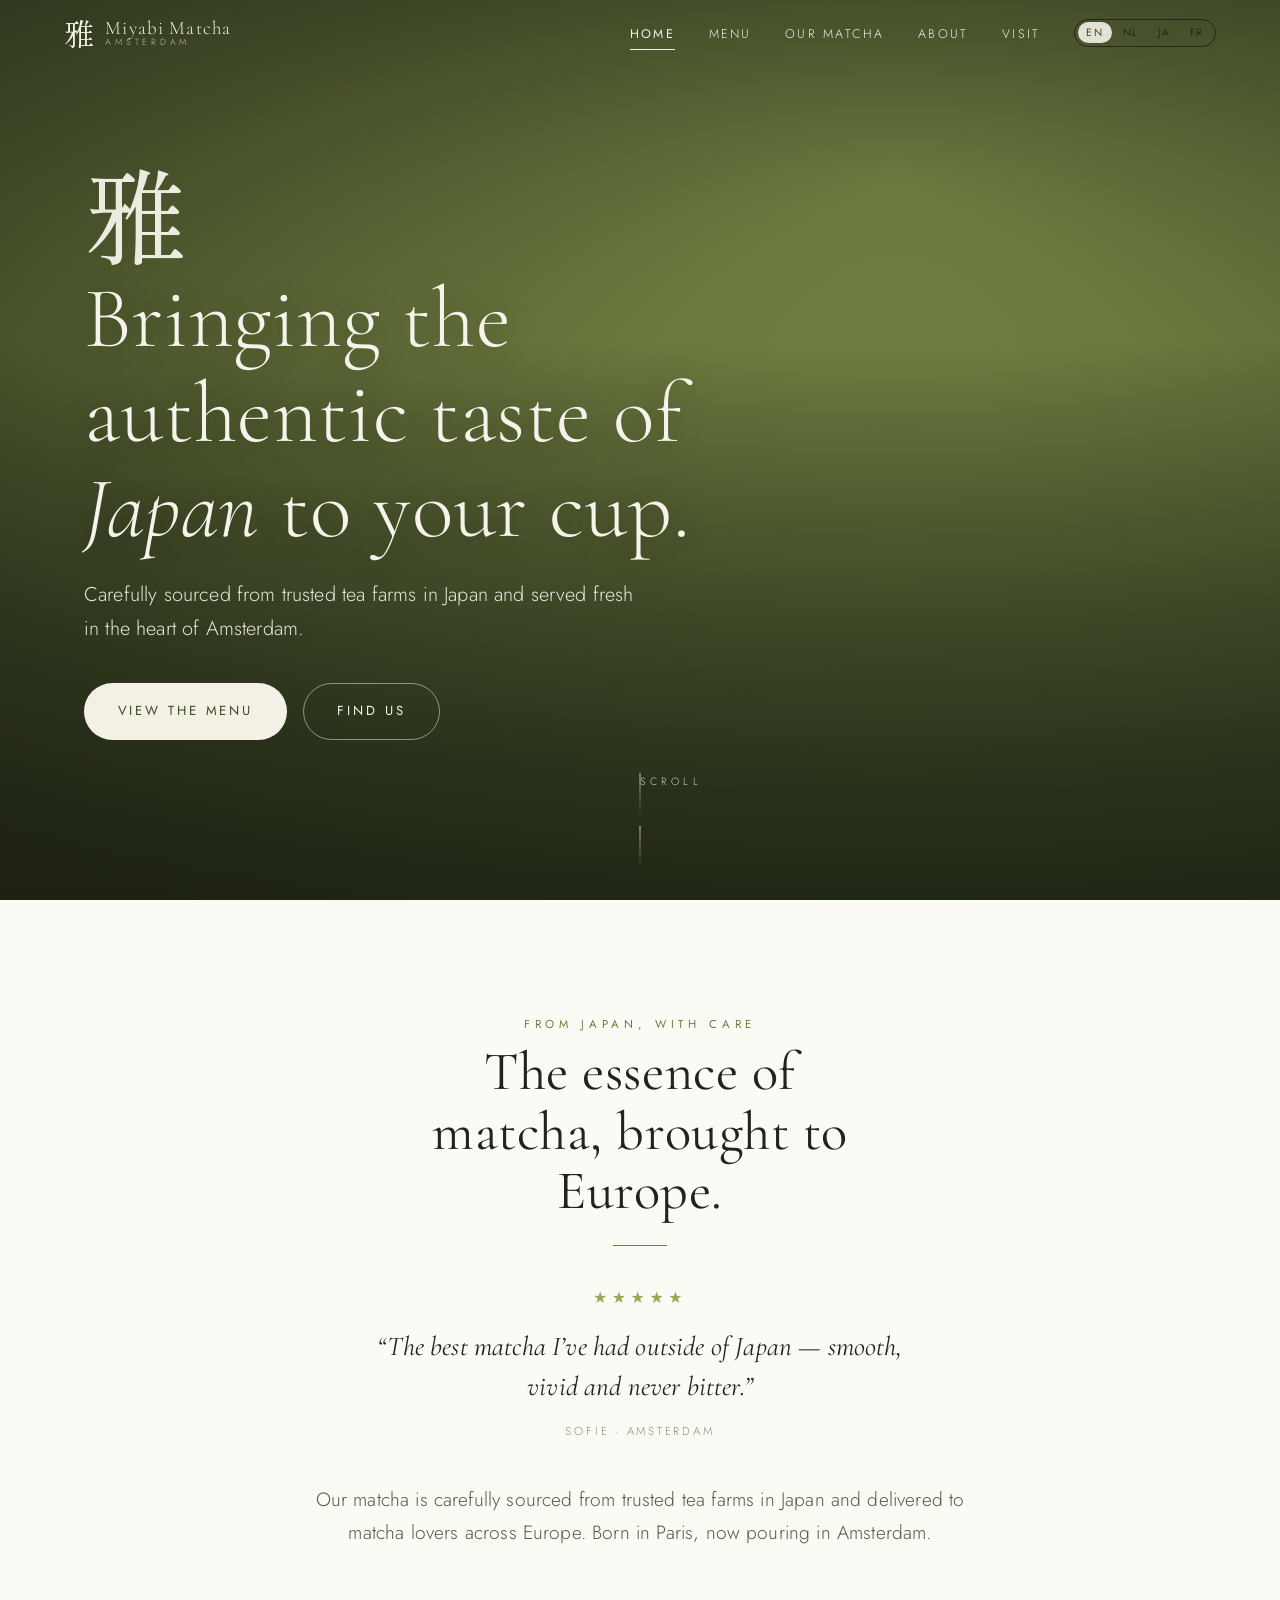
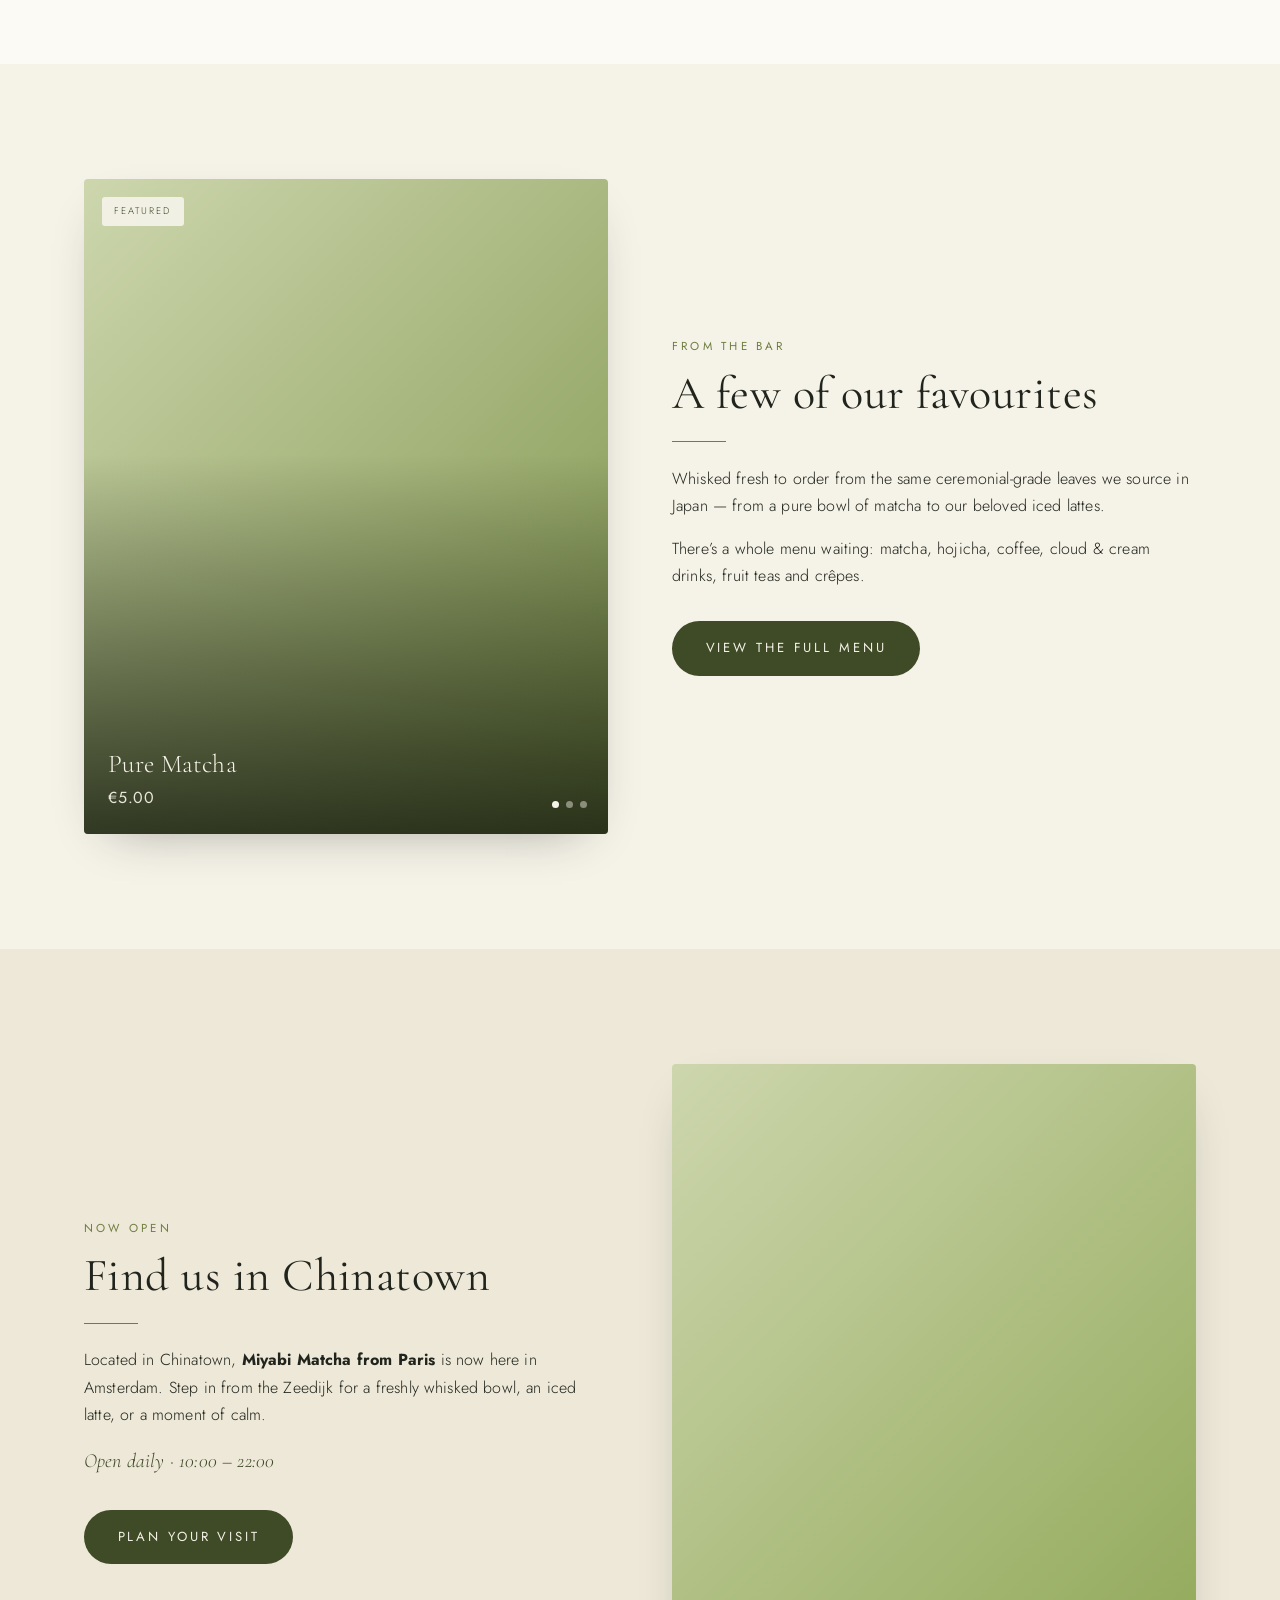
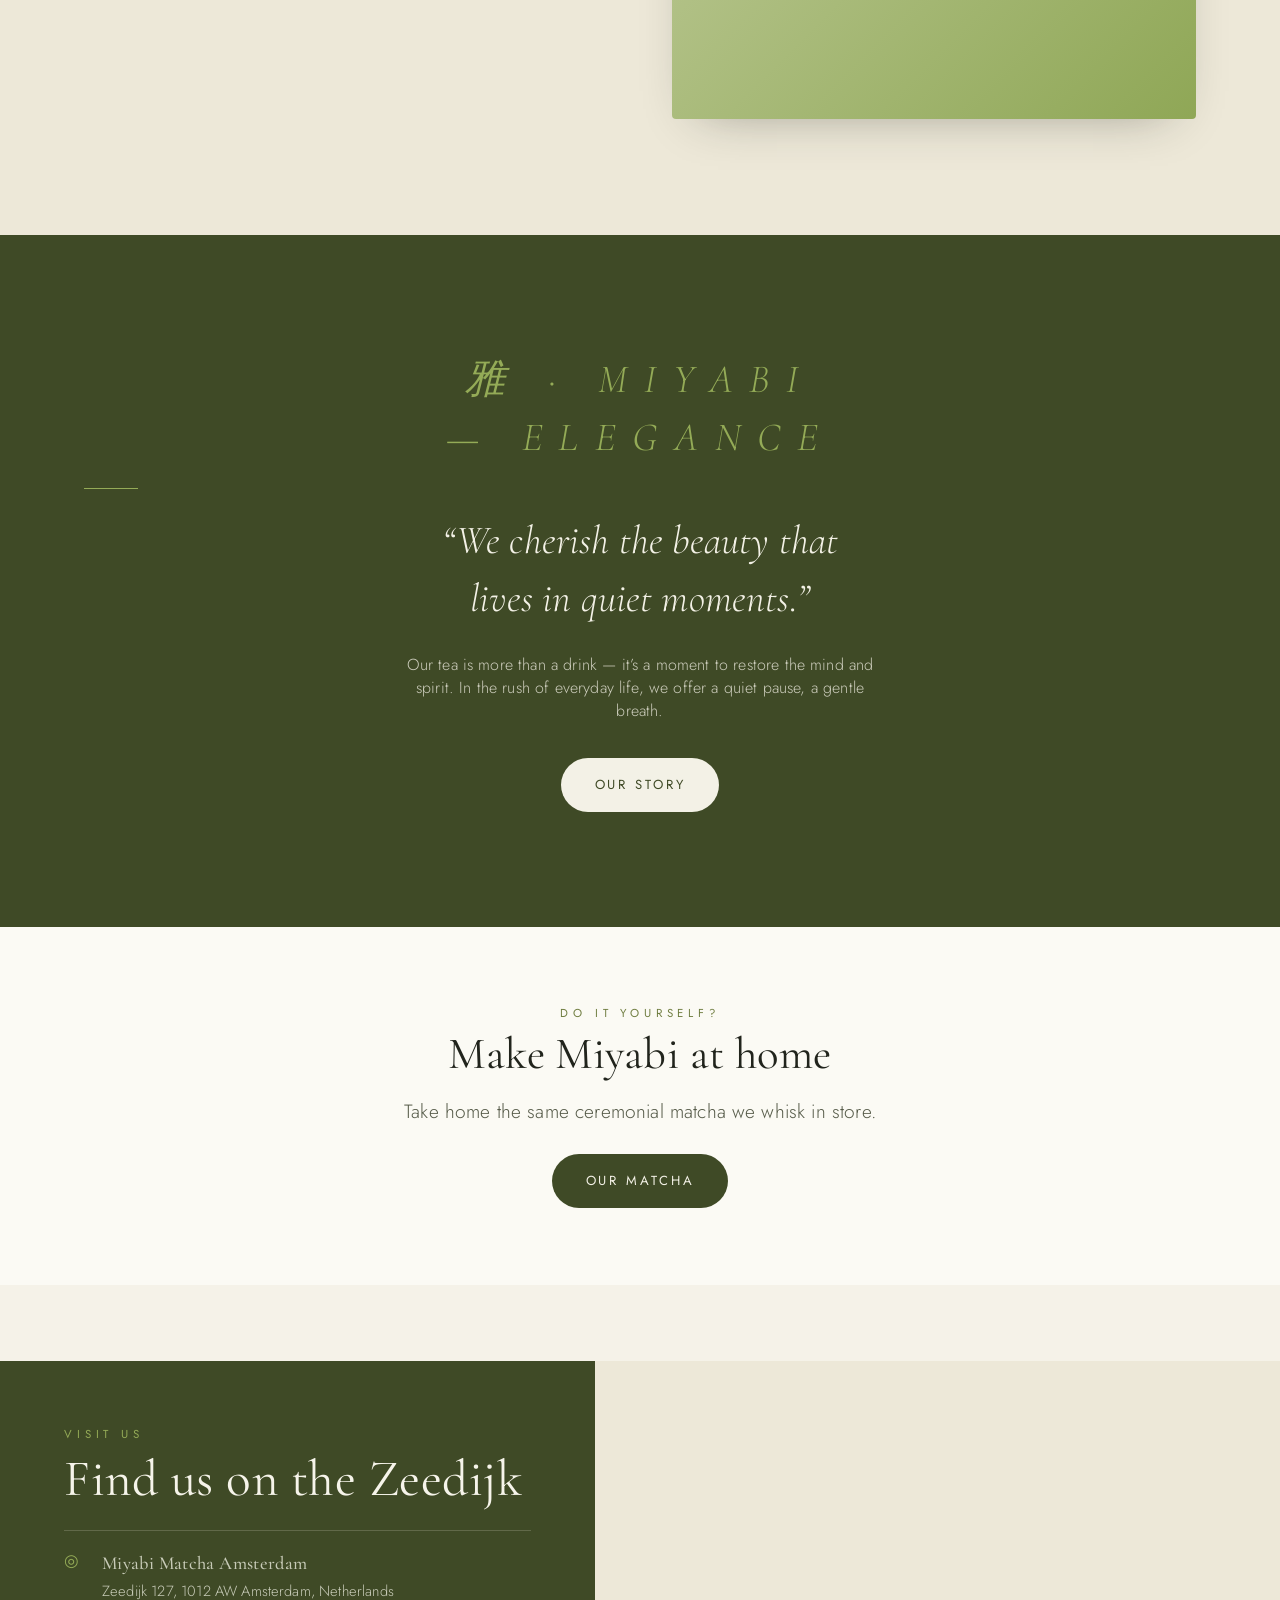
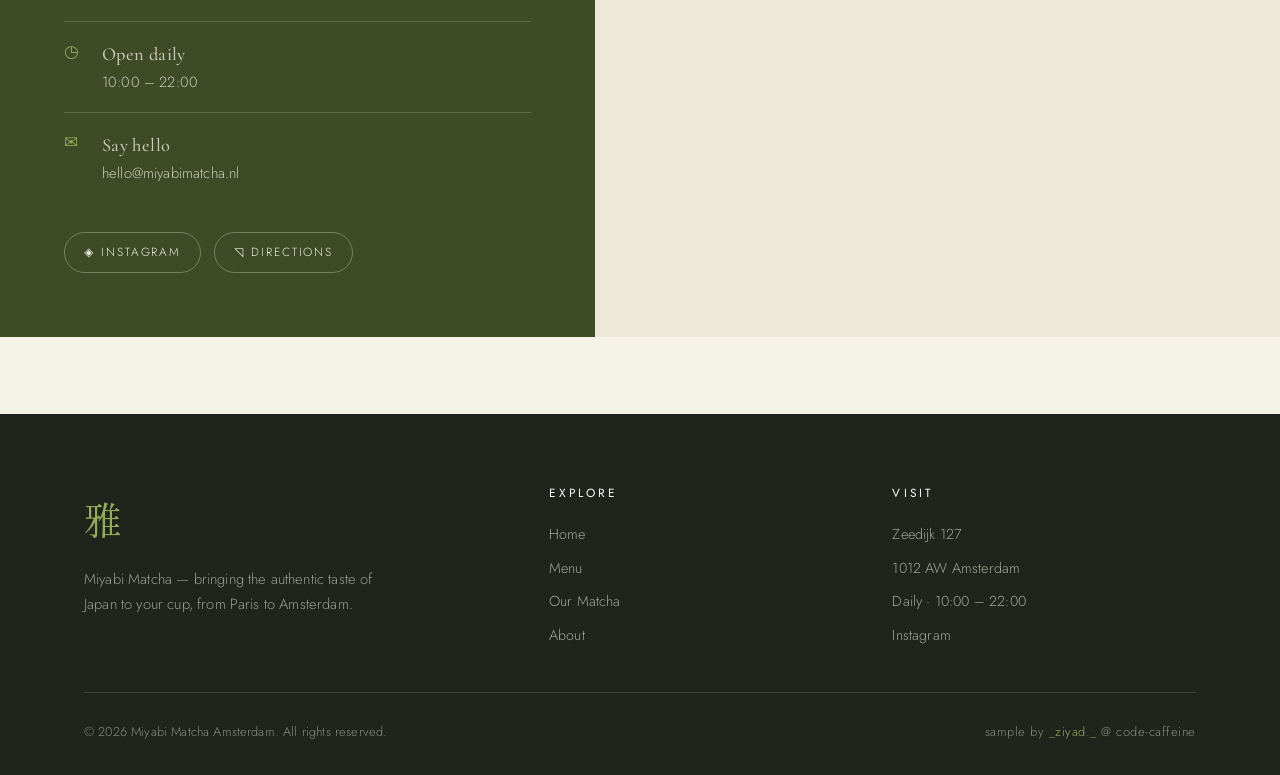
==== index.html @ 4ef043ff "Initial commit: Miyabi Matcha site with i18n + responsive nav - Multilingual EN/NL/JA/FR toggle (def" ====
<!DOCTYPE html>
<html lang="en">
<head>
  <meta charset="UTF-8" />
  <meta name="viewport" content="width=device-width, initial-scale=1.0" />
  <title>Miyabi Matcha — Amsterdam · Authentic Japanese Matcha</title>
  <meta name="description" content="Miyabi Matcha brings the authentic taste of Japan to your cup. Now open in Chinatown, Amsterdam — Zeedijk 127. Daily 10:00–22:00." />
  <link rel="preconnect" href="https://fonts.googleapis.com" />
  <link rel="preconnect" href="https://fonts.gstatic.com" crossorigin />
  <link rel="preconnect" href="https://images.pexels.com" crossorigin />
  <link rel="stylesheet" href="styles.css" />
</head>
<body class="has-hero">

  <!-- ===================== NAV ===================== -->
  <nav class="nav nav--hero">
    <a href="index.html" class="brand">
      <span class="brand__mark">雅</span>
      <span class="brand__txt">
        <span class="brand__name">Miyabi Matcha</span>
        <span class="brand__sub">Amsterdam</span>
      </span>
    </a>
    <ul class="nav__links" id="nav-links">
      <li><a href="index.html" class="active" data-i18n="nav.home">Home</a></li>
      <li><a href="menu.html" data-i18n="nav.menu">Menu</a></li>
      <li><a href="matcha.html" data-i18n="nav.matcha">Our Matcha</a></li>
      <li><a href="about.html" data-i18n="nav.about">About</a></li>
      <li><a href="index.html#visit" data-i18n="nav.visit">Visit</a></li>
      <li class="nav__lang-li">
        <div class="lang" role="group" data-i18n-aria="nav.language" aria-label="Language">
          <button type="button" class="lang__btn" data-lang-option="en" aria-pressed="true">EN</button>
          <button type="button" class="lang__btn" data-lang-option="nl" aria-pressed="false">NL</button>
          <button type="button" class="lang__btn" data-lang-option="ja" aria-pressed="false">JA</button>
          <button type="button" class="lang__btn" data-lang-option="fr" aria-pressed="false">FR</button>
        </div>
      </li>
    </ul>
    <button class="nav__toggle" data-i18n-aria="nav.openMenu" aria-label="Open menu"
            aria-controls="nav-links" aria-expanded="false">
      <span></span><span></span><span></span>
    </button>
  </nav>

  <!-- ===================== HERO ===================== -->
  <header class="hero">
    <div class="hero__media">
      <img src="https://images.pexels.com/photos/32695045/pexels-photo-32695045.jpeg?auto=compress&cs=tinysrgb&w=1600"
           alt="Iced matcha latte with a bamboo whisk and fresh greenery" onerror="this.style.display='none'" />
    </div>
    <div class="hero__scrim"></div>
    <div class="hero__inner wrap">
      <div class="hero__mark kanji">雅</div>
      <h1 data-i18n-html="hero.h1">Bringing the authentic taste of <em>Japan</em> to your cup.</h1>
      <p class="hero__sub" data-i18n="hero.sub">Carefully sourced from trusted tea farms in Japan and served fresh in the heart of Amsterdam.</p>
      <div class="hero__cta">
        <a href="menu.html" class="btn btn--light" data-i18n="hero.viewMenu">View the Menu</a>
        <a href="index.html#visit" class="btn btn--ghost" style="color:#f6f4ea;border-color:rgba(246,244,234,.5)" data-i18n="hero.findUs">Find Us</a>
      </div>
    </div>
    <div class="hero__scroll"><span data-i18n="hero.scroll">Scroll</span><span></span></div>
  </header>

  <!-- ===================== INTRO + REVIEWS ===================== -->
  <section class="section bg-paper">
    <div class="wrap center">
      <p class="eyebrow reveal" data-i18n="intro.eyebrow">From Japan, with care</p>
      <h2 class="reveal" data-delay="1" data-i18n="intro.h2" style="font-size:clamp(2rem,4.5vw,3.4rem);max-width:18ch;margin:.5rem auto 0;">
        The essence of matcha, brought to Europe.
      </h2>
      <div class="divider reveal" data-delay="1"></div>

      <!-- rotating 5★ reviews -->
      <div class="reviews reveal" data-delay="2" data-carousel data-i18n-aria="rev.label" aria-label="Customer reviews">
        <figure class="review active" data-slide>
          <div class="review__stars" aria-label="5 out of 5 stars">★★★★★</div>
          <blockquote class="review__txt" data-i18n="rev.1">“The best matcha I’ve had outside of Japan — smooth, vivid and never bitter.”</blockquote>
          <figcaption class="review__by">Sofie · Amsterdam</figcaption>
        </figure>
        <figure class="review" data-slide>
          <div class="review__stars">★★★★★</div>
          <blockquote class="review__txt" data-i18n="rev.2">“A little pocket of calm on the Zeedijk. The ceremonial bowl is the real deal.”</blockquote>
          <figcaption class="review__by">Daan · Amsterdam</figcaption>
        </figure>
        <figure class="review" data-slide>
          <div class="review__stars">★★★★★</div>
          <blockquote class="review__txt" data-i18n="rev.3">“Their strawberry matcha is unreal. I come back every single week.”</blockquote>
          <figcaption class="review__by">Yuki · Amsterdam</figcaption>
        </figure>
        <figure class="review" data-slide>
          <div class="review__stars">★★★★★</div>
          <blockquote class="review__txt" data-i18n="rev.4">“You can taste the quality — clearly sourced with real care.”</blockquote>
          <figcaption class="review__by">Marco · Utrecht</figcaption>
        </figure>
        <figure class="review" data-slide>
          <div class="review__stars">★★★★★</div>
          <blockquote class="review__txt" data-i18n="rev.5">“Beautiful space, beautiful tea. The brown sugar matcha is my new addiction.”</blockquote>
          <figcaption class="review__by">Emma · Haarlem</figcaption>
        </figure>
        <figure class="review" data-slide>
          <div class="review__stars">★★★★★</div>
          <blockquote class="review__txt" data-i18n="rev.6">“Finally, authentic matcha in Amsterdam. Felt like Kyoto for a moment.”</blockquote>
          <figcaption class="review__by">Liam · Amsterdam</figcaption>
        </figure>
        <figure class="review" data-slide>
          <div class="review__stars">★★★★★</div>
          <blockquote class="review__txt" data-i18n="rev.7">“The staff are lovely and clearly passionate about what they pour.”</blockquote>
          <figcaption class="review__by">Noor · Amsterdam</figcaption>
        </figure>
        <figure class="review" data-slide>
          <div class="review__stars">★★★★★</div>
          <blockquote class="review__txt" data-i18n="rev.8">“The hojicha latte is warm, nutty perfection on a grey day.”</blockquote>
          <figcaption class="review__by">Pieter · Amsterdam</figcaption>
        </figure>
        <figure class="review" data-slide>
          <div class="review__stars">★★★★★</div>
          <blockquote class="review__txt" data-i18n="rev.9">“From Paris to Amsterdam — so glad they made the move. Magnifique.”</blockquote>
          <figcaption class="review__by">Camille · Amsterdam</figcaption>
        </figure>
        <figure class="review" data-slide>
          <div class="review__stars">★★★★★</div>
          <blockquote class="review__txt" data-i18n="rev.10">“Every cup feels a little more special. Exactly as they promise.”</blockquote>
          <figcaption class="review__by">Aiko · Amsterdam</figcaption>
        </figure>
      </div>

      <p class="lead reveal" data-delay="2" data-i18n="intro.lead" style="margin-inline:auto;">
        Our matcha is carefully sourced from trusted tea farms in Japan and delivered to
        matcha lovers across Europe. Born in Paris, now pouring in Amsterdam.
      </p>
    </div>
  </section>

  <!-- ===================== FEATURED MENU CAROUSEL ===================== -->
  <section class="section">
    <div class="wrap">
      <div class="split">
        <div class="reveal">
          <div class="feature-frame" data-carousel aria-label="Featured menu items">
            <div class="feature-tag" data-i18n="feat.tag">Featured</div>
            <div class="feature-slide active" data-slide>
              <img src="https://images.pexels.com/photos/8474182/pexels-photo-8474182.jpeg?auto=compress&cs=tinysrgb&w=1000"
                   alt="A bowl of pure ceremonial matcha with a bamboo whisk" onerror="this.style.opacity=0" />
              <div class="feature-cap"><span class="nm">Pure Matcha</span><span class="pr">€5.00</span></div>
            </div>
            <div class="feature-slide" data-slide>
              <img src="https://images.pexels.com/photos/32972501/pexels-photo-32972501.jpeg?auto=compress&cs=tinysrgb&w=1000"
                   alt="A refreshing iced matcha latte" onerror="this.style.opacity=0" />
              <div class="feature-cap"><span class="nm">Matcha Latte</span><span class="pr">€7.00</span></div>
            </div>
            <div class="feature-slide" data-slide>
              <img src="https://images.pexels.com/photos/5946969/pexels-photo-5946969.jpeg?auto=compress&cs=tinysrgb&w=1000"
                   alt="A glass of iced brown sugar matcha" onerror="this.style.opacity=0" />
              <div class="feature-cap"><span class="nm">Brown Sugar Matcha</span><span class="pr">€7.00</span></div>
            </div>
            <div class="feature-dots">
              <i class="on" data-dot></i><i data-dot></i><i data-dot></i>
            </div>
          </div>
        </div>
        <div class="split__body reveal" data-delay="1">
          <p class="split__num" data-i18n="feat.num">From the bar</p>
          <h2 data-i18n="feat.h2">A few of our favourites</h2>
          <div class="divider"></div>
          <p data-i18n="feat.p1">Whisked fresh to order from the same ceremonial-grade leaves we source in Japan —
            from a pure bowl of matcha to our beloved iced lattes.</p>
          <p data-i18n="feat.p2">There’s a whole menu waiting: matcha, hojicha, coffee, cloud & cream drinks, fruit teas and crêpes.</p>
          <a href="menu.html" class="btn" data-i18n="feat.cta">View the full menu</a>
        </div>
      </div>
    </div>
  </section>

  <!-- ===================== CHINATOWN ===================== -->
  <section class="section bg-cream2">
    <div class="wrap">
      <div class="split split--reverse">
        <div class="split__media reveal">
          <img src="https://images.pexels.com/photos/8134134/pexels-photo-8134134.jpeg?auto=compress&cs=tinysrgb&w=1100"
               alt="A signature strawberry matcha drink" onerror="this.style.opacity=0" />
        </div>
        <div class="split__body reveal" data-delay="1">
          <p class="split__num" data-i18n="cn.num">Now open</p>
          <h2 data-i18n="cn.h2">Find us in Chinatown</h2>
          <div class="divider"></div>
          <p data-i18n-html="cn.p1">Located in Chinatown, <strong>Miyabi Matcha from Paris</strong> is now here in Amsterdam.
            Step in from the Zeedijk for a freshly whisked bowl, an iced latte, or a moment of calm.</p>
          <p data-i18n="cn.hours" style="font-family:var(--serif);font-style:italic;font-size:1.25rem;color:var(--matcha-deep);">
            Open daily · 10:00 – 22:00
          </p>
          <a href="index.html#visit" class="btn" data-i18n="cn.cta">Plan your visit</a>
        </div>
      </div>
    </div>
  </section>

  <!-- ===================== PHILOSOPHY QUOTE ===================== -->
  <section class="section bg-ink quote">
    <div class="wrap">
      <p class="eyebrow reveal" data-i18n="phil.eyebrow">雅 · Miyabi — elegance</p>
      <div class="divider reveal" data-delay="1"></div>
      <p class="reveal" data-delay="1" data-i18n="phil.quote">“We cherish the beauty that lives in quiet moments.”</p>
      <p class="reveal" data-delay="2" data-i18n="phil.body" style="margin-top:1.6rem;color:rgba(243,241,230,.78);font-family:var(--sans);font-style:normal;font-size:1rem;max-width:52ch;margin-inline:auto;">
        Our tea is more than a drink — it’s a moment to restore the mind and spirit.
        In the rush of everyday life, we offer a quiet pause, a gentle breath.
      </p>
      <a href="about.html" class="btn btn--light reveal" data-delay="3" data-i18n="phil.cta" style="margin-top:2.2rem;">Our story</a>
    </div>
  </section>

  <!-- ===================== DIY PLUG (small) ===================== -->
  <section class="section--tight bg-paper">
    <div class="wrap center">
      <p class="eyebrow reveal" data-i18n="diy.eyebrow">Do it yourself?</p>
      <h2 class="reveal" data-delay="1" data-i18n="diy.h2" style="font-size:clamp(1.8rem,4vw,2.8rem);margin:.4rem 0 1rem;">Make Miyabi at home</h2>
      <p class="lead reveal" data-delay="1" data-i18n="diy.lead" style="margin:0 auto 1.6rem;">Take home the same ceremonial matcha we whisk in store.</p>
      <a href="matcha.html" class="btn reveal" data-delay="2" data-i18n="diy.cta">Our matcha</a>
    </div>
  </section>

  <!-- ===================== VISIT / LOCATION ===================== -->
  <section class="section--tight" id="visit">
    <div class="locate">
      <div class="locate__info">
        <p class="eyebrow" data-i18n="visit.eyebrow">Visit us</p>
        <h2 data-i18n="visit.h2">Find us on the Zeedijk</h2>
        <div class="locate__row">
          <span class="ic">◎</span>
          <span><strong>Miyabi Matcha Amsterdam</strong>Zeedijk 127, 1012 AW Amsterdam, Netherlands</span>
        </div>
        <div class="locate__row">
          <span class="ic">◷</span>
          <span><strong data-i18n="visit.openLabel">Open daily</strong>10:00 – 22:00</span>
        </div>
        <div class="locate__row">
          <span class="ic">✉</span>
          <span><strong data-i18n="visit.helloLabel">Say hello</strong>hello@miyabimatcha.nl</span>
        </div>
        <div class="locate__socials">
          <a href="https://www.instagram.com/miyabimatcha.amsterdam/" target="_blank" rel="noopener">◈ Instagram</a>
          <a href="https://maps.google.com/?q=Zeedijk+127,+1012+AW+Amsterdam" target="_blank" rel="noopener" data-i18n="visit.directions">◹ Directions</a>
        </div>
      </div>
      <div class="locate__map">
        <iframe
          title="Map to Miyabi Matcha Amsterdam, Zeedijk 127"
          src="https://www.google.com/maps?q=Zeedijk%20127,%201012%20AW%20Amsterdam,%20Netherlands&output=embed"
          loading="lazy" referrerpolicy="no-referrer-when-downgrade" allowfullscreen></iframe>
      </div>
    </div>
  </section>

  <!-- ===================== FOOTER ===================== -->
  <footer class="footer">
    <div class="wrap">
      <div class="footer__top">
        <div class="footer__brand">
          <span class="brand__mark kanji">雅</span>
          <p data-i18n="footer.brandText">Miyabi Matcha — bringing the authentic taste of Japan to your cup, from Paris to Amsterdam.</p>
        </div>
        <div class="footer__col">
          <h4 data-i18n="footer.explore">Explore</h4>
          <a href="index.html" data-i18n="nav.home">Home</a>
          <a href="menu.html" data-i18n="nav.menu">Menu</a>
          <a href="matcha.html" data-i18n="nav.matcha">Our Matcha</a>
          <a href="about.html" data-i18n="nav.about">About</a>
        </div>
        <div class="footer__col">
          <h4 data-i18n="footer.visit">Visit</h4>
          <p>Zeedijk 127</p>
          <p>1012 AW Amsterdam</p>
          <p data-i18n="footer.hours">Daily · 10:00 – 22:00</p>
          <a href="https://www.instagram.com/miyabimatcha.amsterdam/" target="_blank" rel="noopener">Instagram</a>
        </div>
      </div>
      <div class="footer__bottom">
        <span data-i18n-html="footer.rights">© <span id="year">2026</span> Miyabi Matcha Amsterdam. All rights reserved.</span>
        <span class="footer__credit">sample by <a href="https://www.instagram.com/_ziyad._/" target="_blank" rel="noopener">_ziyad._</a> @ code-caffeine</span>
      </div>
    </div>
  </footer>

  <script src="i18n.js"></script>
  <script src="script.js"></script>
</body>
</html>
---- styles.css ----
/* =========================================================
   MIYABI MATCHA — AMSTERDAM
   sample by _ziyad._ @ code-caffeine
   Japanese-minimalist design system
   ========================================================= */

/* ---------- Fonts ---------- */
@import url('https://fonts.googleapis.com/css2?family=Cormorant+Garamond:ital,wght@0,300;0,400;0,500;1,300;1,400&family=Jost:wght@300;400;500&family=Shippori+Mincho:wght@400;500;600&display=swap');

/* ---------- Tokens ---------- */
:root{
  --cream:      #f5f2e8;
  --cream-2:    #ede8d8;
  --paper:      #fbfaf4;
  --ink:        #21241c;
  --ink-soft:   #555a48;
  --ink-faint:  #8a8f7a;
  --matcha:     #6f7d40;
  --matcha-deep:#3f4a26;
  --matcha-bright:#94ab57;
  --line:       #ddd7c5;
  --line-soft:  #e8e3d6;

  --maxw: 1240px;
  --pad:  clamp(1.25rem, 5vw, 5rem);

  --serif: 'Cormorant Garamond', Georgia, serif;
  --mincho:'Shippori Mincho', 'Cormorant Garamond', serif;
  --sans:  'Jost', system-ui, -apple-system, sans-serif;

  --ease: cubic-bezier(.22,.61,.36,1);
  --shadow: 0 18px 50px -28px rgba(33,36,28,.45);
}

/* ---------- Reset ---------- */
*,*::before,*::after{ box-sizing:border-box; margin:0; padding:0; }
html{ scroll-behavior:smooth; -webkit-text-size-adjust:100%; }
body{
  font-family:var(--sans);
  font-weight:300;
  color:var(--ink);
  background:var(--cream);
  line-height:1.7;
  letter-spacing:.01em;
  overflow-x:hidden;
}
img{ display:block; max-width:100%; height:auto; }
a{ color:inherit; text-decoration:none; }
ul{ list-style:none; }
button{ font-family:inherit; cursor:pointer; border:none; background:none; }

/* ---------- Type ---------- */
h1,h2,h3,h4{ font-family:var(--serif); font-weight:400; line-height:1.1; letter-spacing:.01em; }
.kanji{ font-family:var(--mincho); }
.eyebrow{
  font-family:var(--sans);
  font-weight:400;
  text-transform:uppercase;
  letter-spacing:.42em;
  font-size:.72rem;
  color:var(--matcha);
}
.lead{ font-size:clamp(1.05rem,1.6vw,1.2rem); color:var(--ink-soft); max-width:60ch; }

/* ---------- Layout helpers ---------- */
.wrap{ width:100%; max-width:var(--maxw); margin-inline:auto; padding-inline:var(--pad); }
.section{ padding-block:clamp(4.5rem,9vw,8.5rem); }
.section--tight{ padding-block:clamp(3rem,6vw,5rem); }
.bg-paper{ background:var(--paper); }
.bg-cream2{ background:var(--cream-2); }
.bg-ink{ background:var(--matcha-deep); color:#f3f1e6; }
.center{ text-align:center; }
.divider{ width:54px; height:1px; background:var(--matcha); margin:1.4rem 0; }
.center .divider{ margin-inline:auto; }

/* ---------- Buttons ---------- */
.btn{
  display:inline-flex; align-items:center; gap:.6rem;
  font-family:var(--sans); font-weight:400; font-size:.82rem;
  letter-spacing:.22em; text-transform:uppercase;
  padding:1rem 2.1rem; border-radius:999px;
  background:var(--matcha-deep); color:#f3f1e6;
  transition:background .4s var(--ease), transform .4s var(--ease), color .4s var(--ease);
}
.btn:hover{ background:var(--matcha); transform:translateY(-2px); }
.btn--ghost{
  background:transparent; color:var(--ink);
  border:1px solid var(--line);
}
.btn--ghost:hover{ background:var(--ink); color:var(--cream); border-color:var(--ink); }
.btn--light{ background:#f3f1e6; color:var(--matcha-deep); }
.btn--light:hover{ background:#fff; }

/* =========================================================
   NAV
   ========================================================= */
.nav{
  position:fixed; inset:0 0 auto 0; z-index:100;
  display:flex; align-items:center; justify-content:space-between;
  padding:1.1rem var(--pad);
  transition:background .45s var(--ease), padding .45s var(--ease), box-shadow .45s var(--ease);
}
.nav--solid{
  background:rgba(245,242,232,.86);
  backdrop-filter:blur(12px);
  box-shadow:0 1px 0 var(--line-soft);
  padding-block:.8rem;
}
.brand{ display:flex; align-items:center; gap:.7rem; line-height:1; }
.brand__mark{
  font-family:var(--mincho); font-size:1.9rem; color:var(--matcha-deep);
  transition:color .4s var(--ease);
}
.brand__txt{ display:flex; flex-direction:column; }
.brand__name{ font-family:var(--serif); font-size:1.18rem; letter-spacing:.06em; }
.brand__sub{
  font-family:var(--sans); font-size:.56rem; letter-spacing:.42em;
  text-transform:uppercase; color:var(--ink-faint);
}
.nav--hero .brand__mark{ color:#f3f1e6; }
.nav--hero .brand__name,
.nav--hero .nav__links a{ color:#f3f1e6; }
.nav--hero .brand__sub{ color:rgba(243,241,230,.7); }
.nav--solid .brand__mark{ color:var(--matcha-deep); }
.nav--solid .brand__name,
.nav--solid .nav__links a{ color:var(--ink); }
.nav--solid .brand__sub{ color:var(--ink-faint); }

.nav__links{ display:flex; align-items:center; gap:2.1rem; }
.nav__links a{
  font-family:var(--sans); font-size:.78rem; letter-spacing:.18em;
  text-transform:uppercase; position:relative; padding-block:.4rem;
  transition:opacity .3s var(--ease);
}
.nav__links a::after{
  content:""; position:absolute; left:0; bottom:0; width:0; height:1px;
  background:currentColor; transition:width .4s var(--ease);
}
.nav__links a:hover::after,
.nav__links a.active::after{ width:100%; }
.nav__links a.active{ font-weight:400; }

.nav__toggle{ display:none; width:30px; height:18px; position:relative; z-index:110; }
.nav__toggle span{
  position:absolute; left:0; height:1.5px; width:100%; background:currentColor;
  transition:transform .4s var(--ease), opacity .3s var(--ease);
}
.nav__toggle span:nth-child(1){ top:0; }
.nav__toggle span:nth-child(2){ top:8px; }
.nav__toggle span:nth-child(3){ top:16px; }
.nav--hero .nav__toggle{ color:#f3f1e6; }
.nav--solid .nav__toggle{ color:var(--ink); }
.nav__toggle:focus-visible{ outline:2px solid var(--matcha-bright); outline-offset:6px; border-radius:2px; }

/* ---------- Language switcher ---------- */
.nav__lang-li{ display:flex; }
.lang{
  display:inline-flex; align-items:center; gap:.15rem;
  border:1px solid currentColor; border-radius:999px; padding:.18rem;
  opacity:.9;
}
.lang__btn{
  font-family:var(--sans); font-size:.66rem; font-weight:400;
  letter-spacing:.12em; text-transform:uppercase; color:inherit;
  padding:.32rem .54rem; border-radius:999px; line-height:1;
  transition:background .3s var(--ease), color .3s var(--ease);
}
.nav--hero .lang__btn.is-active{ color:var(--matcha-deep); background:#f3f1e6; }
.nav--solid .lang__btn.is-active{ color:#f3f1e6; background:var(--matcha-deep); }
.lang__btn:hover{ opacity:1; }
.lang__btn:focus-visible{ outline:2px solid var(--matcha-bright); outline-offset:2px; }

/* =========================================================
   HERO
   ========================================================= */
.hero{
  position:relative; min-height:100svh;
  display:flex; align-items:center;
  color:#f6f4ea; overflow:hidden;
}
.hero__media{ position:absolute; inset:0; z-index:0; }
.hero__media img{
  width:100%; height:100%; object-fit:cover;
  animation:kenburns 22s ease-in-out infinite alternate;
}
/* fallback gradient if image absent */
.hero__media{
  background:
    radial-gradient(120% 90% at 70% 20%, #9aad5a 0%, #6f7d40 38%, #3f4a26 78%, #2c331c 100%);
}
@keyframes kenburns{
  from{ transform:scale(1.04) translate(0,0); }
  to{   transform:scale(1.16) translate(-1.5%,-2%); }
}
.hero__scrim{
  position:absolute; inset:0; z-index:1;
  background:linear-gradient(180deg, rgba(20,24,15,.55) 0%, rgba(20,24,15,.18) 38%, rgba(20,24,15,.62) 100%);
}
.hero__inner{ position:relative; z-index:2; width:100%; }
.hero__mark{
  font-family:var(--mincho); font-size:clamp(3rem,9vw,6.5rem);
  line-height:1; opacity:.95; margin-bottom:.4rem;
}
.hero h1{
  font-size:clamp(2.6rem,7vw,5.4rem); font-weight:300;
  max-width:16ch; margin-bottom:1.4rem; text-shadow:0 2px 30px rgba(0,0,0,.25);
}
.hero h1 em{ font-style:italic; }
.hero__sub{
  font-size:clamp(1rem,1.7vw,1.25rem); font-weight:300;
  max-width:46ch; color:rgba(246,244,234,.92); margin-bottom:2.3rem;
}
.hero__cta{ display:flex; flex-wrap:wrap; gap:1rem; }
.hero__scroll{
  position:absolute; left:50%; bottom:2rem; transform:translateX(-50%);
  z-index:2; font-size:.66rem; letter-spacing:.4em; text-transform:uppercase;
  display:flex; flex-direction:column; align-items:center; gap:.7rem;
  color:rgba(246,244,234,.8);
}
.hero__scroll span{ width:1px; height:42px; background:linear-gradient(rgba(246,244,234,.8),transparent); animation:pulse 2.4s var(--ease) infinite; }
@keyframes pulse{ 0%,100%{ transform:scaleY(.5); opacity:.4; } 50%{ transform:scaleY(1); opacity:1; } }

/* =========================================================
   PAGE HEADER (interior pages)
   ========================================================= */
.pagehead{
  position:relative; padding-top:clamp(8rem,16vh,11rem); padding-bottom:clamp(3rem,7vw,5rem);
  text-align:center; background:var(--cream-2); overflow:hidden;
}
.pagehead .kanji-bg{
  position:absolute; right:-2%; top:50%; transform:translateY(-50%);
  font-family:var(--mincho); font-size:clamp(14rem,34vw,30rem);
  color:rgba(111,125,64,.06); line-height:1; pointer-events:none; user-select:none;
}
.pagehead h1{ font-size:clamp(2.6rem,6vw,4.4rem); font-weight:300; position:relative; }
.pagehead p{ position:relative; }

/* =========================================================
   SPLIT / FEATURE BLOCKS
   ========================================================= */
.split{
  display:grid; grid-template-columns:1fr 1fr; gap:clamp(2rem,5vw,5rem);
  align-items:center;
}
.split--reverse .split__media{ order:2; }
.split__media{
  position:relative; aspect-ratio:4/5; border-radius:4px; overflow:hidden;
  background:linear-gradient(135deg,#cdd6ad,#8fa756); box-shadow:var(--shadow);
}
.split__media img{ width:100%; height:100%; object-fit:cover; transition:transform 1.4s var(--ease); }
.split__media:hover img{ transform:scale(1.05); }
.split__media--wide{ aspect-ratio:1/1; }
.split__body h2{ font-size:clamp(2rem,3.6vw,3.1rem); margin-bottom:.3rem; }
.split__num{
  font-family:var(--sans); font-weight:400; font-size:.72rem; letter-spacing:.28em;
  text-transform:uppercase; color:var(--matcha); margin-bottom:.7rem;
}
.split__body p + p{ margin-top:1rem; }
.split__body .btn{ margin-top:2rem; }

/* =========================================================
   QUOTE / PHILOSOPHY band
   ========================================================= */
.quote{ text-align:center; }
.quote p{
  font-family:var(--serif); font-style:italic; font-weight:300;
  font-size:clamp(1.5rem,3.4vw,2.5rem); line-height:1.45; max-width:24ch; margin-inline:auto;
}
.bg-ink .eyebrow{ color:var(--matcha-bright); }
.bg-ink .divider{ background:var(--matcha-bright); }

/* =========================================================
   MENU
   ========================================================= */
.menu-grid{ display:grid; grid-template-columns:1fr 1fr; gap:clamp(2.5rem,6vw,6rem); }
.menu-cat{ margin-bottom:3rem; }
.menu-cat:last-child{ margin-bottom:0; }
.menu-cat__head{
  display:flex; align-items:baseline; gap:1rem; margin-bottom:1.6rem;
  padding-bottom:.8rem; border-bottom:1px solid var(--line);
}
.menu-cat__head h3{ font-size:1.7rem; }
.menu-cat__head .jp{ font-family:var(--mincho); color:var(--matcha); font-size:.95rem; }
.menu-item{
  display:grid; grid-template-columns:1fr auto; gap:.3rem 1rem;
  align-items:baseline; padding:.85rem 0; border-bottom:1px dashed var(--line-soft);
}
.menu-item:last-child{ border-bottom:none; }
.menu-item__name{ font-size:1.08rem; font-family:var(--serif); font-weight:500; }
.menu-item__price{ font-family:var(--sans); font-weight:400; color:var(--matcha-deep); white-space:nowrap; }
.menu-item__desc{ grid-column:1/2; font-size:.86rem; color:var(--ink-faint); line-height:1.5; }
.menu-item .tag{
  display:inline-block; font-size:.6rem; letter-spacing:.18em; text-transform:uppercase;
  background:var(--matcha); color:#f3f1e6; padding:.15rem .5rem; border-radius:3px; margin-left:.5rem;
  vertical-align:middle;
}
.menu-note{ text-align:center; color:var(--ink-faint); font-size:.85rem; margin-top:3rem; }

/* =========================================================
   PRODUCT CARDS (DIY matcha)
   ========================================================= */
.cards{ display:grid; grid-template-columns:repeat(3,1fr); gap:clamp(1.5rem,3vw,2.5rem); }
.card{
  background:var(--paper); border:1px solid var(--line-soft); border-radius:6px; overflow:hidden;
  display:flex; flex-direction:column; transition:transform .5s var(--ease), box-shadow .5s var(--ease);
}
.card:hover{ transform:translateY(-6px); box-shadow:var(--shadow); }
.card__media{ aspect-ratio:1/1; background:linear-gradient(135deg,#cdd6ad,#7e944b); overflow:hidden; }
.card__media img{ width:100%; height:100%; object-fit:cover; }
.card__body{ padding:1.6rem 1.5rem 1.8rem; display:flex; flex-direction:column; flex:1; }
.card__kicker{ font-size:.62rem; letter-spacing:.24em; text-transform:uppercase; color:var(--matcha); margin-bottom:.5rem; }
.card__title{ font-size:1.5rem; margin-bottom:.4rem; }
.card__desc{ font-size:.9rem; color:var(--ink-soft); flex:1; }
.card__foot{ display:flex; align-items:center; justify-content:space-between; margin-top:1.4rem; }
.card__price{ font-family:var(--serif); font-size:1.4rem; }
.card__price small{ font-size:.7rem; color:var(--ink-faint); }

/* =========================================================
   GALLERY strip
   ========================================================= */
.gallery{ display:grid; grid-template-columns:repeat(4,1fr); gap:.6rem; }
.gallery figure{ aspect-ratio:1/1; overflow:hidden; background:linear-gradient(135deg,#cdd6ad,#7e944b); }
.gallery img{ width:100%; height:100%; object-fit:cover; transition:transform 1s var(--ease); }
.gallery figure:hover img{ transform:scale(1.08); }

/* =========================================================
   FEATURED CAROUSEL (rotating menu picks)
   ========================================================= */
.feature-frame{
  position:relative; aspect-ratio:4/5; border-radius:4px; overflow:hidden;
  box-shadow:var(--shadow); background:linear-gradient(135deg,#cdd6ad,#7e944b);
}
.feature-slide{ position:absolute; inset:0; opacity:0; transition:opacity 1.1s var(--ease); }
.feature-slide.active{ opacity:1; }
.feature-slide img{ width:100%; height:100%; object-fit:cover; }
.feature-slide::after{
  content:""; position:absolute; inset:0;
  background:linear-gradient(180deg, transparent 42%, rgba(18,22,12,.78) 100%);
}
.feature-tag{
  position:absolute; top:1.1rem; left:1.1rem; z-index:3;
  font-size:.6rem; letter-spacing:.22em; text-transform:uppercase;
  background:rgba(246,244,234,.92); color:var(--matcha-deep);
  padding:.4rem .75rem; border-radius:3px;
}
.feature-cap{ position:absolute; left:1.5rem; bottom:1.4rem; z-index:3; color:#f6f4ea; }
.feature-cap .nm{ font-family:var(--serif); font-size:1.6rem; line-height:1.1; }
.feature-cap .pr{ display:block; margin-top:.25rem; font-family:var(--sans); font-weight:400; letter-spacing:.05em; opacity:.92; }
.feature-dots{ position:absolute; right:1.3rem; bottom:1.6rem; z-index:3; display:flex; gap:.45rem; }
.feature-dots i{ width:7px; height:7px; border-radius:50%; background:rgba(246,244,234,.45); transition:background .4s var(--ease); }
.feature-dots i.on{ background:#f6f4ea; }

/* =========================================================
   REVIEWS (rotating 5★)
   ========================================================= */
.reviews{ display:grid; max-width:62ch; margin:2.4rem auto 2.6rem; }
.review{
  grid-area:1/1; opacity:0; transition:opacity .9s var(--ease);
  display:flex; flex-direction:column; align-items:center; text-align:center; pointer-events:none;
}
.review.active{ opacity:1; pointer-events:auto; }
.review__stars{ color:var(--matcha-bright); letter-spacing:.28em; font-size:1rem; margin-bottom:1rem; }
.review__txt{
  font-family:var(--serif); font-style:italic; font-weight:400;
  font-size:clamp(1.2rem,2.4vw,1.7rem); line-height:1.45; color:var(--ink);
}
.review__by{ margin-top:1rem; font-family:var(--sans); font-size:.72rem; letter-spacing:.24em; text-transform:uppercase; color:var(--ink-faint); }

/* =========================================================
   SINGLE PRODUCT PLUG
   ========================================================= */
.plug{
  display:grid; grid-template-columns:1.05fr 1fr; align-items:stretch;
  border-radius:8px; overflow:hidden; box-shadow:var(--shadow); background:var(--paper);
  border:1px solid var(--line-soft);
}
.plug__media{ background:linear-gradient(135deg,#cdd6ad,#7e944b); min-height:340px; overflow:hidden; }
.plug__media img{ width:100%; height:100%; object-fit:cover; transition:transform 1.4s var(--ease); }
.plug:hover .plug__media img{ transform:scale(1.05); }
.plug__body{ padding:clamp(2rem,4vw,3.6rem); display:flex; flex-direction:column; justify-content:center; }
.plug__body h3{ font-size:clamp(1.8rem,3.4vw,2.6rem); margin:.3rem 0 .2rem; }
.plug__price{ font-family:var(--serif); font-size:1.3rem; color:var(--matcha-deep); margin-bottom:1rem; }
.plug__body .btn{ margin-top:1.6rem; align-self:flex-start; }

/* =========================================================
   GLOSSY MENU
   ========================================================= */
.menu-section{
  background:
    radial-gradient(110% 70% at 82% -5%, rgba(148,171,87,.30), transparent 58%),
    radial-gradient(90% 60% at 0% 100%, rgba(111,125,64,.18), transparent 60%),
    linear-gradient(180deg, var(--cream) 0%, var(--cream-2) 100%);
}
.menu-grid{ align-items:start; gap:1.7rem; }
.menu-cat{
  position:relative; overflow:hidden; margin-bottom:1.7rem;
  border-radius:12px; padding:1.9rem 1.8rem 1.5rem;
  background:linear-gradient(180deg, rgba(255,255,255,.78), rgba(255,255,255,.52));
  -webkit-backdrop-filter:blur(12px); backdrop-filter:blur(12px);
  border:1px solid rgba(255,255,255,.65);
  box-shadow:
    inset 0 1px 0 rgba(255,255,255,.85),
    0 24px 50px -34px rgba(33,36,28,.55);
}
.menu-cat::before{
  content:""; position:absolute; inset:0 0 auto 0; height:52%;
  background:linear-gradient(180deg, rgba(255,255,255,.5), transparent);
  pointer-events:none;
}
.menu-cat:last-child{ margin-bottom:0; }
.menu-cat__head{ position:relative; border-bottom:1px solid rgba(111,125,64,.22); }
.menu-item{ position:relative; border-bottom:1px dashed rgba(111,125,64,.16); }
.menu-item:last-child{ border-bottom:none; }

/* =========================================================
   LOCATION / MAP
   ========================================================= */
.locate{ display:grid; grid-template-columns:1fr 1.15fr; min-height:520px; }
.locate__info{
  background:var(--matcha-deep); color:#eef0e2;
  padding:clamp(2.5rem,5vw,4.5rem); display:flex; flex-direction:column; justify-content:center;
}
.locate__info .eyebrow{ color:var(--matcha-bright); }
.locate__info h2{ font-size:clamp(2.2rem,4vw,3.4rem); margin:.4rem 0 1.4rem; color:#f6f4ea; }
.locate__row{ display:flex; gap:1rem; padding:1.05rem 0; border-top:1px solid rgba(246,244,234,.18); }
.locate__row:last-of-type{ border-bottom:1px solid rgba(246,244,234,.18); }
.locate__row .ic{ flex:none; width:22px; color:var(--matcha-bright); font-size:1.05rem; line-height:1.5; }
.locate__row strong{ font-weight:500; display:block; font-family:var(--serif); font-size:1.15rem; letter-spacing:.02em; }
.locate__row span{ color:rgba(238,240,226,.78); font-size:.92rem; }
.locate__socials{ display:flex; gap:.8rem; margin-top:1.8rem; }
.locate__socials a{
  display:inline-flex; align-items:center; gap:.5rem;
  border:1px solid rgba(246,244,234,.3); border-radius:999px; padding:.6rem 1.2rem;
  font-size:.74rem; letter-spacing:.16em; text-transform:uppercase;
  transition:background .4s var(--ease), color .4s var(--ease);
}
.locate__socials a:hover{ background:#f6f4ea; color:var(--matcha-deep); }
.locate__map{ position:relative; min-height:380px; background:var(--cream-2); }
.locate__map iframe{ position:absolute; inset:0; width:100%; height:100%; border:0; filter:grayscale(.25) contrast(1.02); }

/* =========================================================
   FOOTER
   ========================================================= */
.footer{ background:var(--ink); color:#cfd1c2; padding:clamp(3rem,6vw,4.5rem) 0 2rem; }
.footer__top{ display:grid; grid-template-columns:1.4fr 1fr 1fr; gap:2.5rem; padding-bottom:2.5rem; border-bottom:1px solid rgba(207,209,194,.16); }
.footer__brand .brand__mark{ color:var(--matcha-bright); font-size:2.4rem; }
.footer__brand p{ color:rgba(207,209,194,.7); max-width:34ch; margin-top:1rem; font-size:.92rem; }
.footer h4{ font-family:var(--sans); font-weight:400; font-size:.74rem; letter-spacing:.26em; text-transform:uppercase; color:#fff; margin-bottom:1.2rem; }
.footer__col a, .footer__col p{ display:block; color:rgba(207,209,194,.75); font-size:.9rem; padding:.28rem 0; transition:color .3s var(--ease); }
.footer__col a:hover{ color:#fff; }
.footer__bottom{
  display:flex; flex-wrap:wrap; gap:1rem; justify-content:space-between; align-items:center;
  padding-top:1.8rem; font-size:.8rem; color:rgba(207,209,194,.6);
}
.footer__bottom a{ color:var(--matcha-bright); }
.footer__credit{ letter-spacing:.04em; }

/* =========================================================
   REVEAL animations
   ========================================================= */
.reveal{ opacity:0; transform:translateY(26px); transition:opacity 1s var(--ease), transform 1s var(--ease); }
.reveal.in{ opacity:1; transform:none; }
.reveal[data-delay="1"]{ transition-delay:.1s; }
.reveal[data-delay="2"]{ transition-delay:.22s; }
.reveal[data-delay="3"]{ transition-delay:.34s; }
@media (prefers-reduced-motion:reduce){
  .reveal{ opacity:1; transform:none; transition:none; }
  .hero__media img{ animation:none; }
  html{ scroll-behavior:auto; }
}

/* =========================================================
   RESPONSIVE
   ========================================================= */
@media (max-width:900px){
  .nav__links{
    position:fixed; inset:0; flex-direction:column;
    align-items:center; justify-content:center; justify-content:safe center;
    gap:.4rem; background:rgba(245,242,232,.98);
    -webkit-backdrop-filter:blur(10px); backdrop-filter:blur(10px);
    transform:translateX(100%); transition:transform .45s var(--ease);
    padding:calc(env(safe-area-inset-top) + 5rem) 1.5rem calc(env(safe-area-inset-bottom) + 2.5rem);
    overflow-y:auto; -webkit-overflow-scrolling:touch; visibility:hidden;
  }
  .nav__links.open{ transform:translateX(0); visibility:visible; }
  /* While open, drop the nav's backdrop-filter — otherwise it becomes the
     containing block for the fixed overlay and the menu collapses to nav height. */
  .nav.menu-open{
    background:transparent; box-shadow:none;
    -webkit-backdrop-filter:none; backdrop-filter:none;
  }
  .nav__links li{ width:100%; max-width:340px; }
  .nav__links a{
    color:var(--ink) !important; font-size:1.35rem; letter-spacing:.06em;
    display:block; width:100%; text-align:center; padding:.85rem 1rem;
    border-bottom:1px solid var(--line-soft);
  }
  .nav__links a::after{ display:none; }
  .nav__toggle{ display:block; }
  .nav__links.open ~ .nav__toggle,
  .nav.menu-open .nav__toggle{ color:var(--ink); }
  .nav.menu-open .nav__toggle span:nth-child(1){ transform:translateY(8px) rotate(45deg); }
  .nav.menu-open .nav__toggle span:nth-child(2){ opacity:0; }
  .nav.menu-open .nav__toggle span:nth-child(3){ transform:translateY(-8px) rotate(-45deg); }

  /* language switcher inside the mobile overlay */
  .nav__lang-li{ justify-content:center; margin-top:1.4rem; }
  .nav__links .lang{ border-color:var(--line); padding:.28rem; gap:.25rem; }
  .nav__links .lang__btn{ font-size:.82rem; padding:.6rem .95rem; color:var(--ink); }
  .nav__links .lang__btn.is-active{ color:#f3f1e6 !important; background:var(--matcha-deep); }

  .split{ grid-template-columns:1fr; gap:2rem; }
  .split--reverse .split__media{ order:0; }
  .split__media{ aspect-ratio:4/3; }
  .feature-frame{ aspect-ratio:4/3; max-width:520px; }
  .plug{ grid-template-columns:1fr; }
  .plug__media{ min-height:0; aspect-ratio:4/3; }
  .menu-grid{ grid-template-columns:1fr; }
  .cards{ grid-template-columns:1fr; max-width:420px; margin-inline:auto; }
  .gallery{ grid-template-columns:repeat(2,1fr); }
  .locate{ grid-template-columns:1fr; }
  .locate__map{ min-height:360px; order:2; }
  .footer__top{ grid-template-columns:1fr 1fr; }
  .footer__brand{ grid-column:1/-1; }
}
@media (max-width:520px){
  .gallery{ grid-template-columns:repeat(2,1fr); }
  .footer__top{ grid-template-columns:1fr; }
  .hero__cta{ flex-direction:column; align-items:flex-start; }
  .hero__cta .btn{ width:100%; justify-content:center; }
}
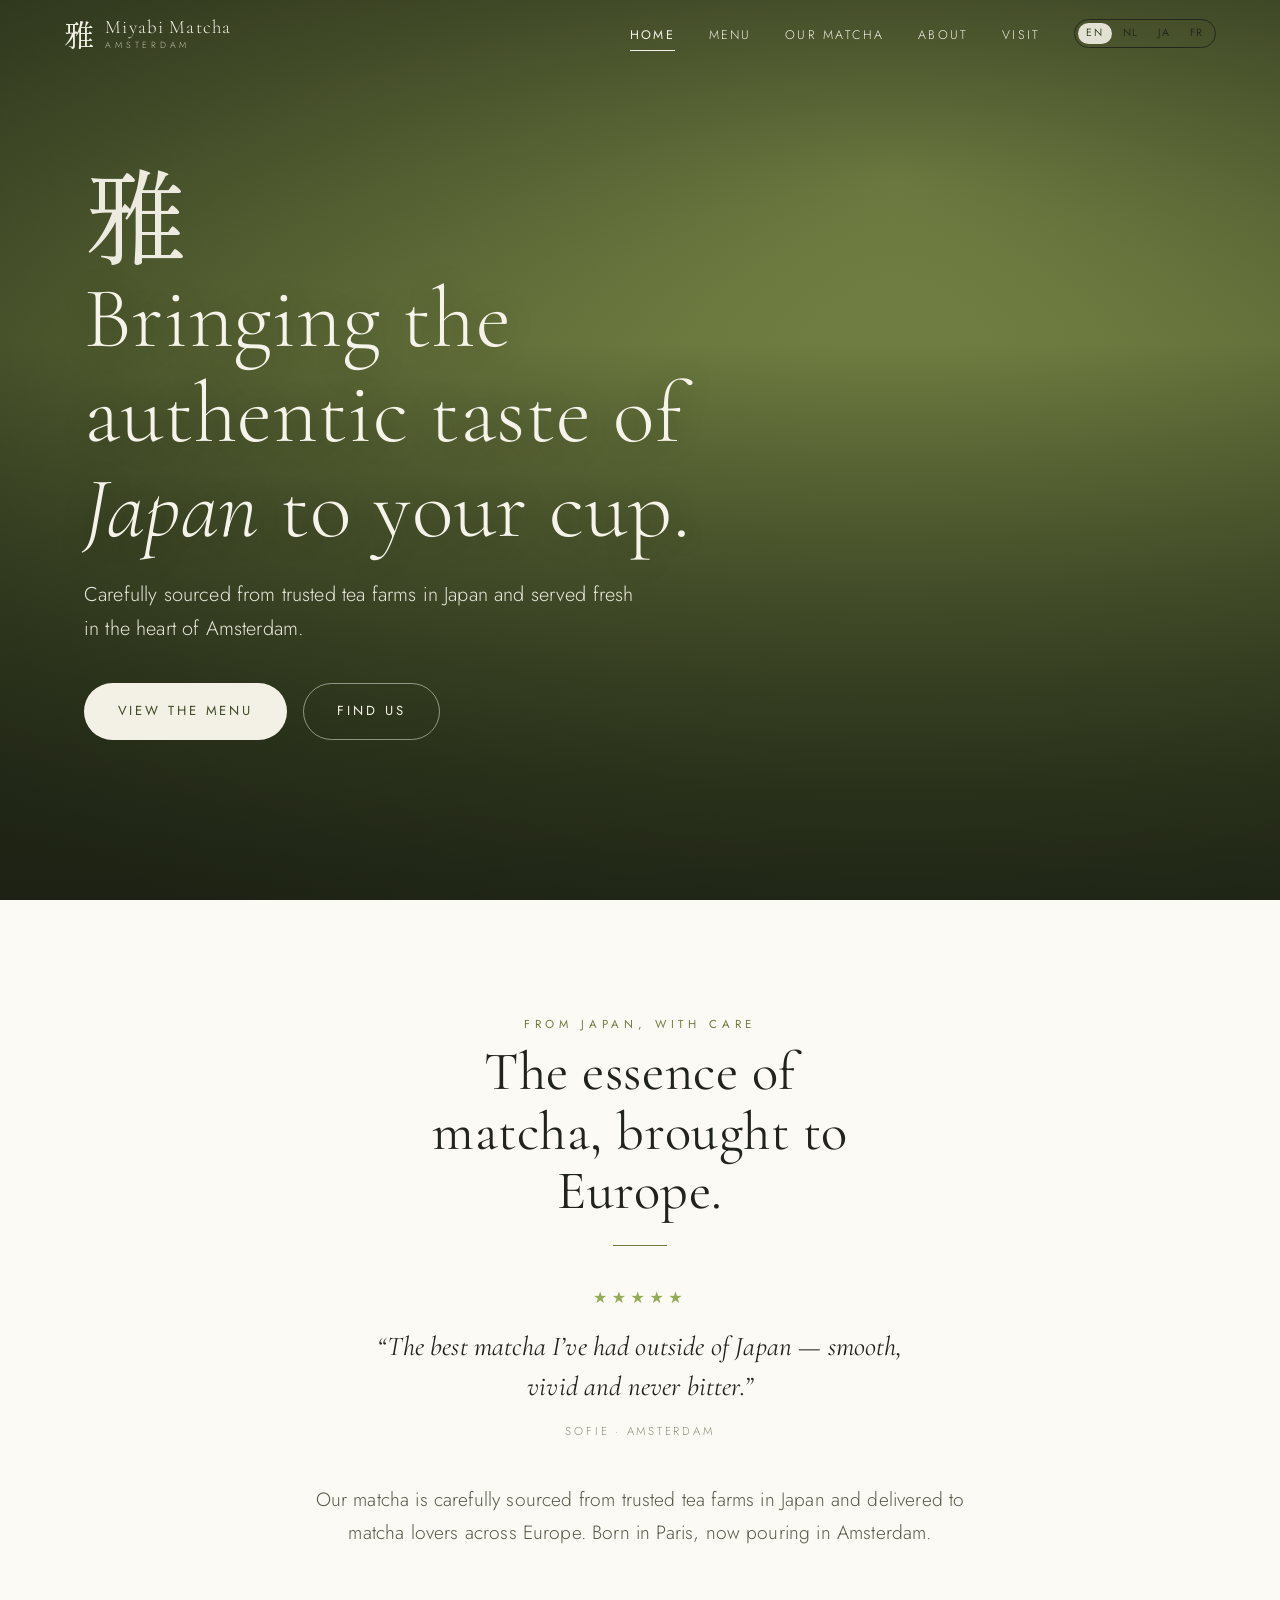
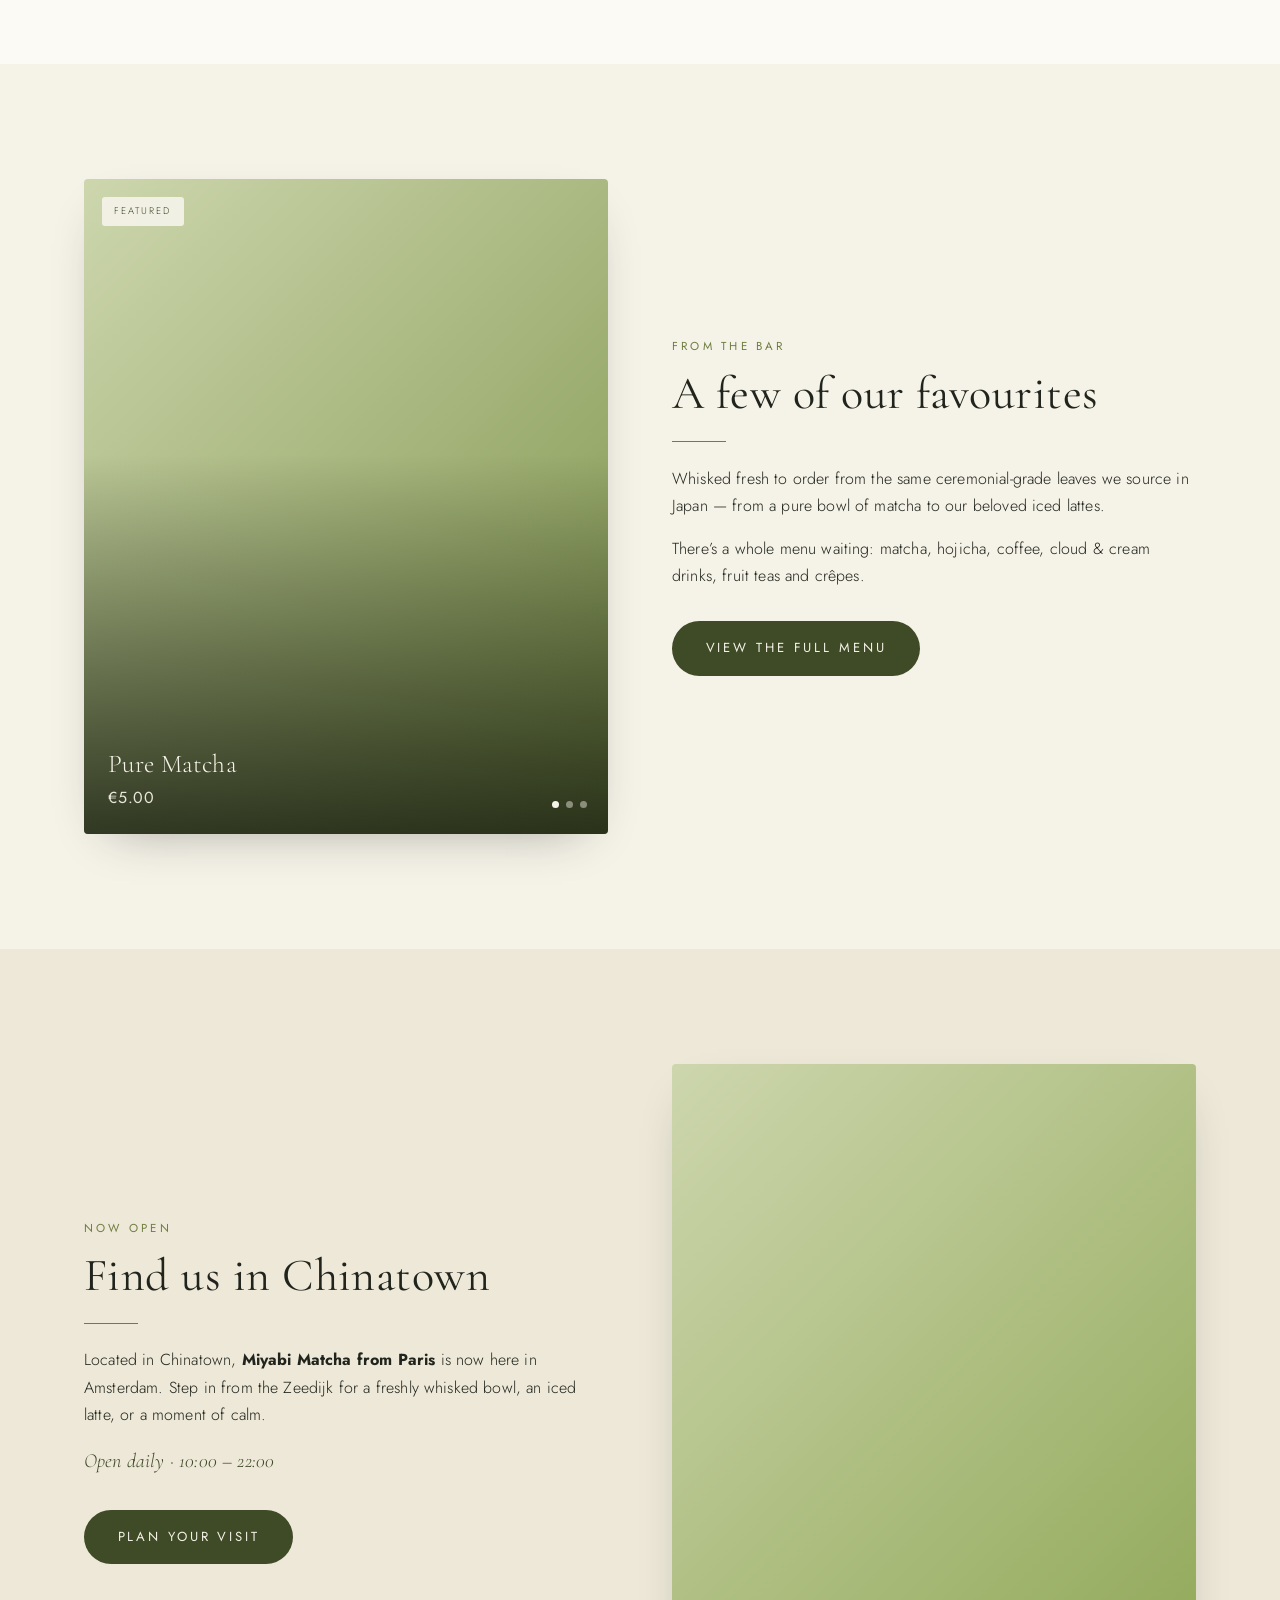
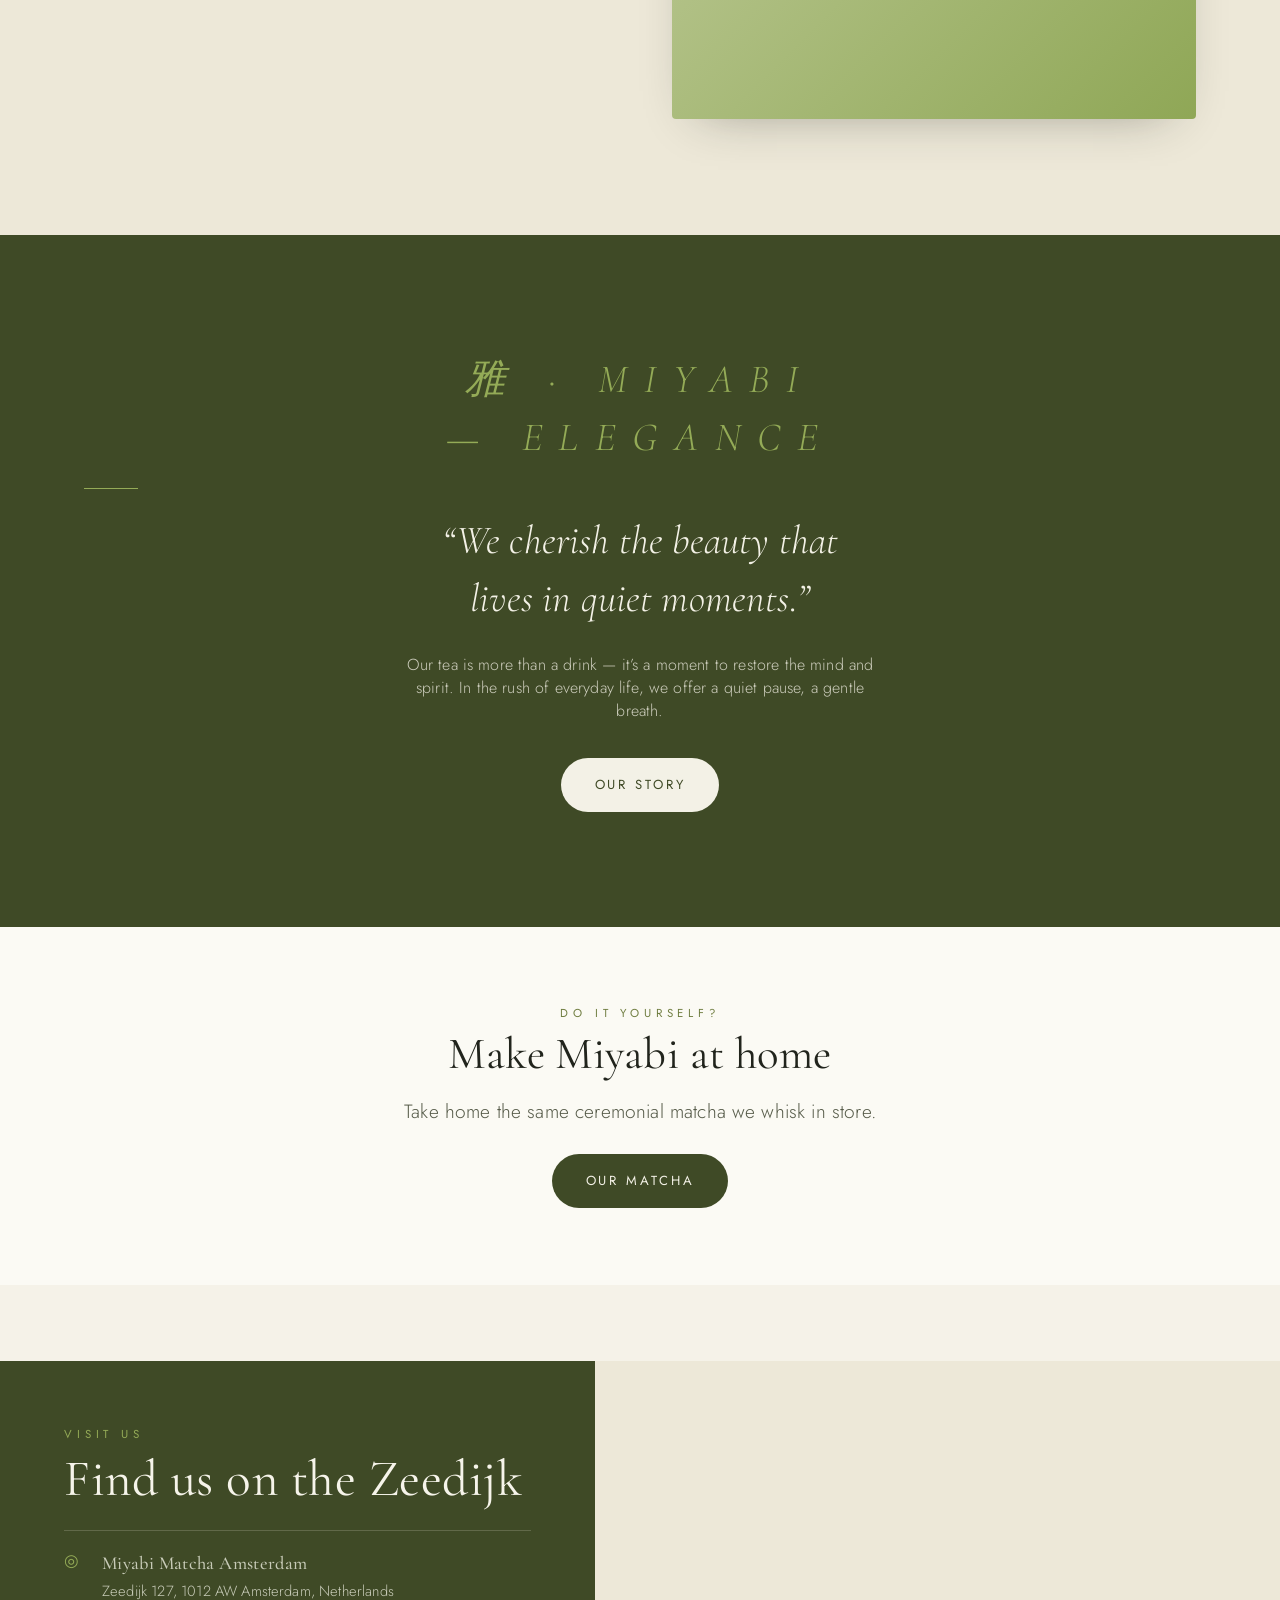
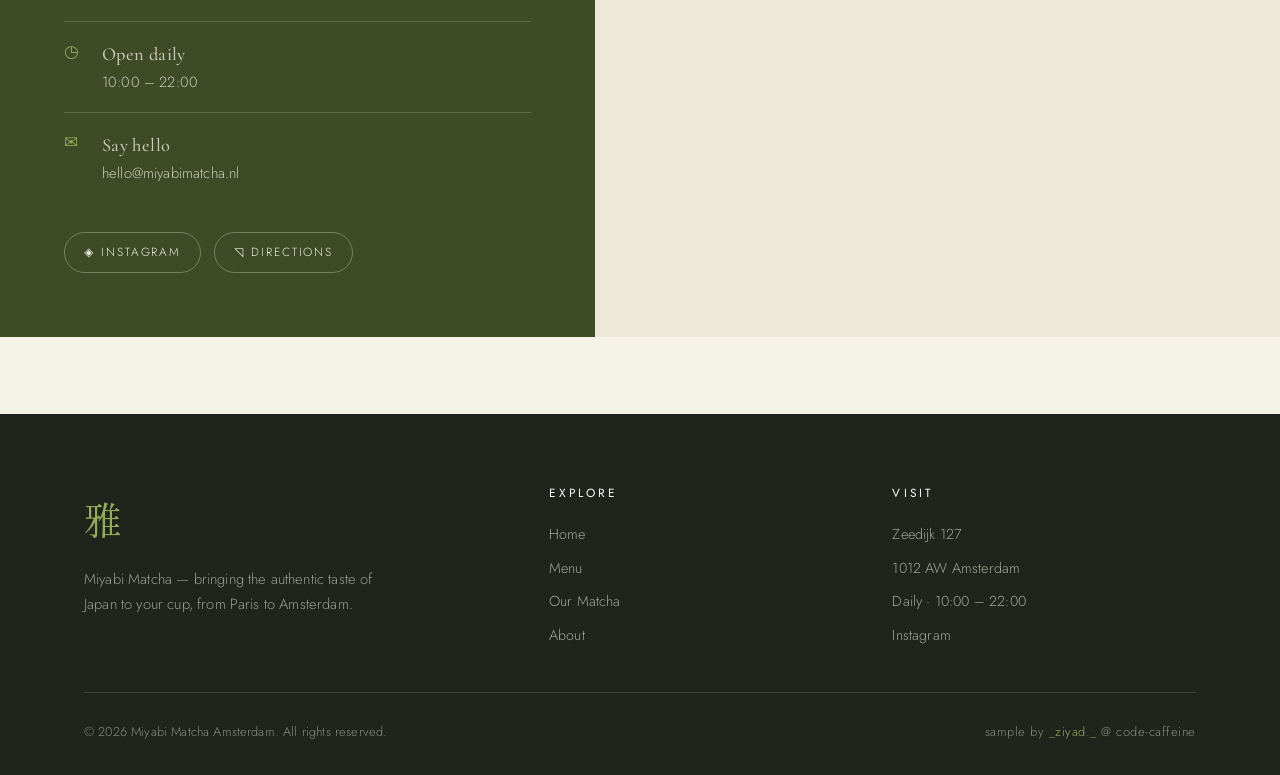
==== commit 6d098c1e: "update" ====
--- a/index.html
+++ b/index.html
@@ -58,7 +58,6 @@
         <a href="index.html#visit" class="btn btn--ghost" style="color:#f6f4ea;border-color:rgba(246,244,234,.5)" data-i18n="hero.findUs">Find Us</a>
       </div>
     </div>
-    <div class="hero__scroll"><span data-i18n="hero.scroll">Scroll</span><span></span></div>
   </header>
 
   <!-- ===================== INTRO + REVIEWS ===================== -->
--- a/styles.css
+++ b/styles.css
@@ -111,11 +111,11 @@
   font-family:var(--mincho); font-size:1.9rem; color:var(--matcha-deep);
   transition:color .4s var(--ease);
 }
-.brand__txt{ display:flex; flex-direction:column; }
-.brand__name{ font-family:var(--serif); font-size:1.18rem; letter-spacing:.06em; }
+.brand__txt{ display:flex; flex-direction:column; gap:.28rem; }
+.brand__name{ font-family:var(--serif); font-size:1.18rem; letter-spacing:.06em; line-height:1; }
 .brand__sub{
   font-family:var(--sans); font-size:.56rem; letter-spacing:.42em;
-  text-transform:uppercase; color:var(--ink-faint);
+  text-transform:uppercase; color:var(--ink-faint); line-height:1;
 }
 .nav--hero .brand__mark{ color:#f3f1e6; }
 .nav--hero .brand__name,
@@ -180,8 +180,7 @@
 }
 .hero__media{ position:absolute; inset:0; z-index:0; }
 .hero__media img{
-  width:100%; height:100%; object-fit:cover;
-  animation:kenburns 22s ease-in-out infinite alternate;
+  width:100%; height:100%; object-fit:cover; object-position:center;
 }
 /* fallback gradient if image absent */
 .hero__media{
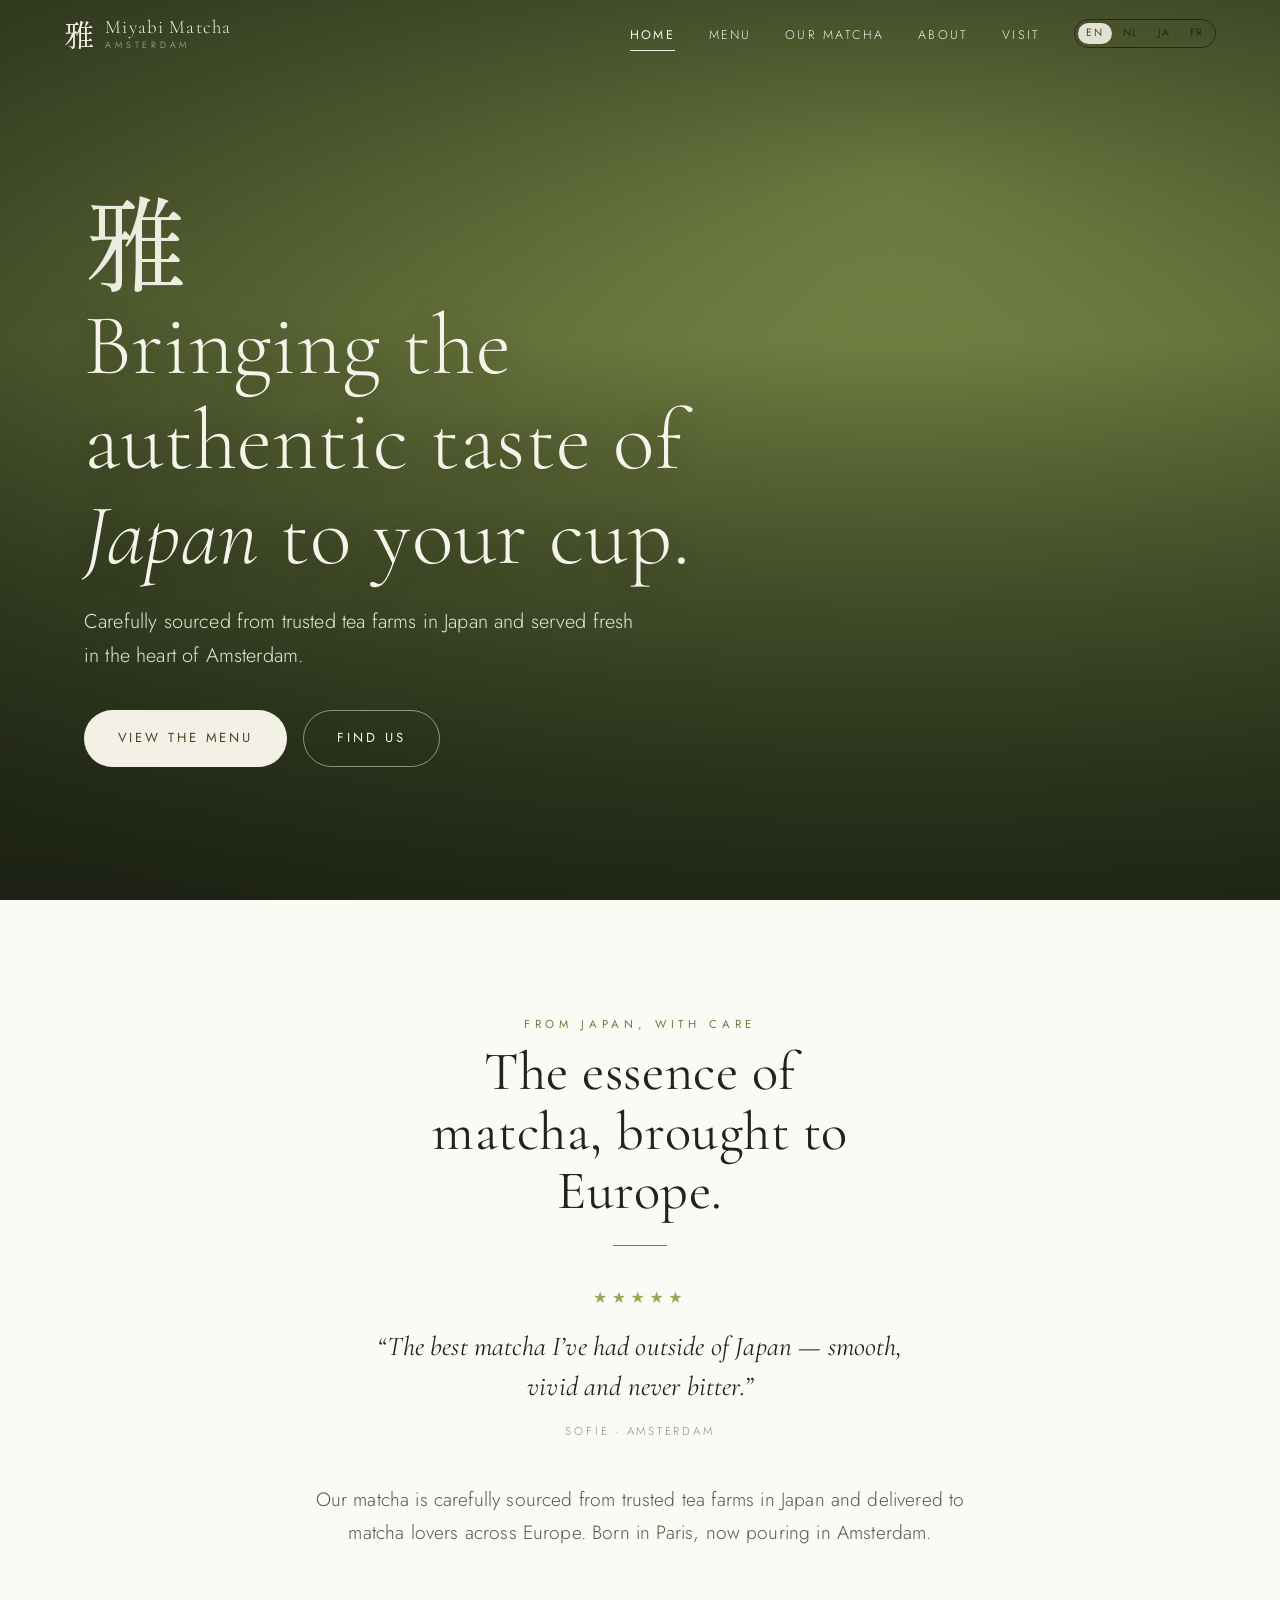
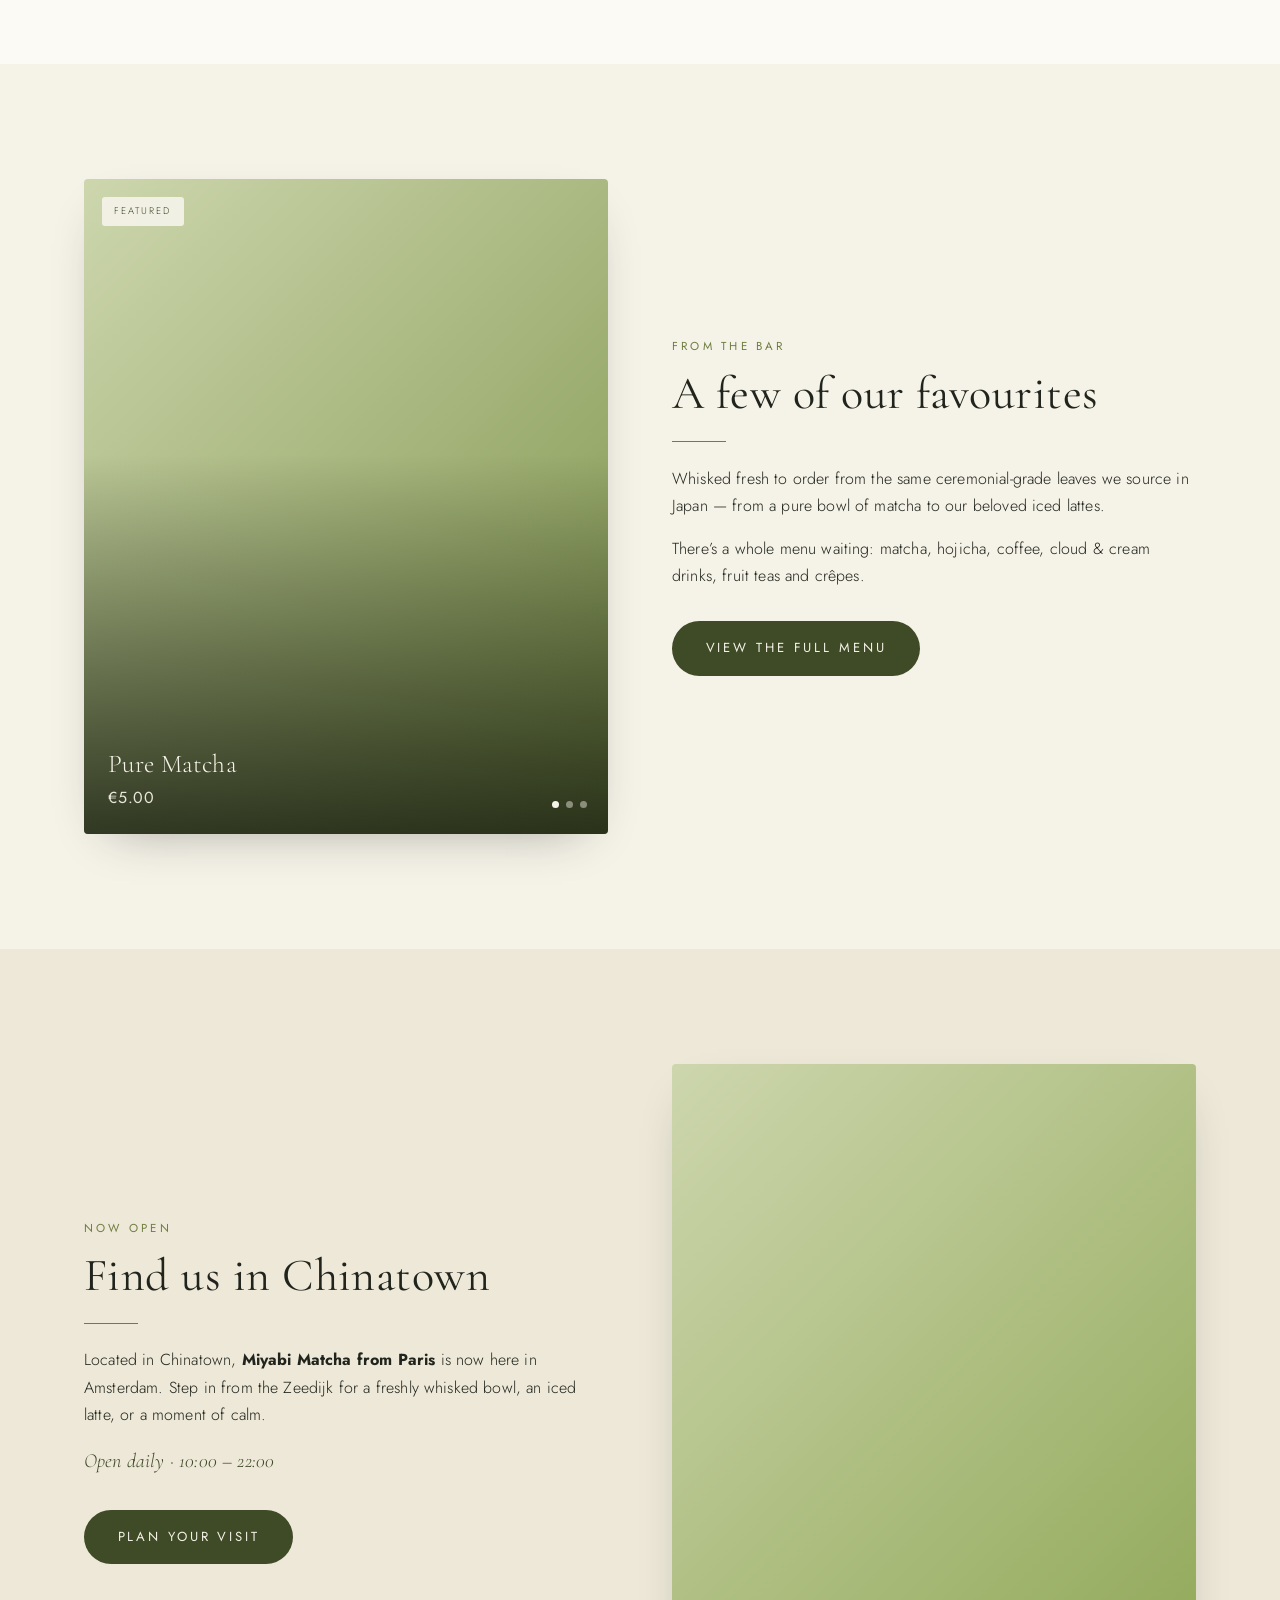
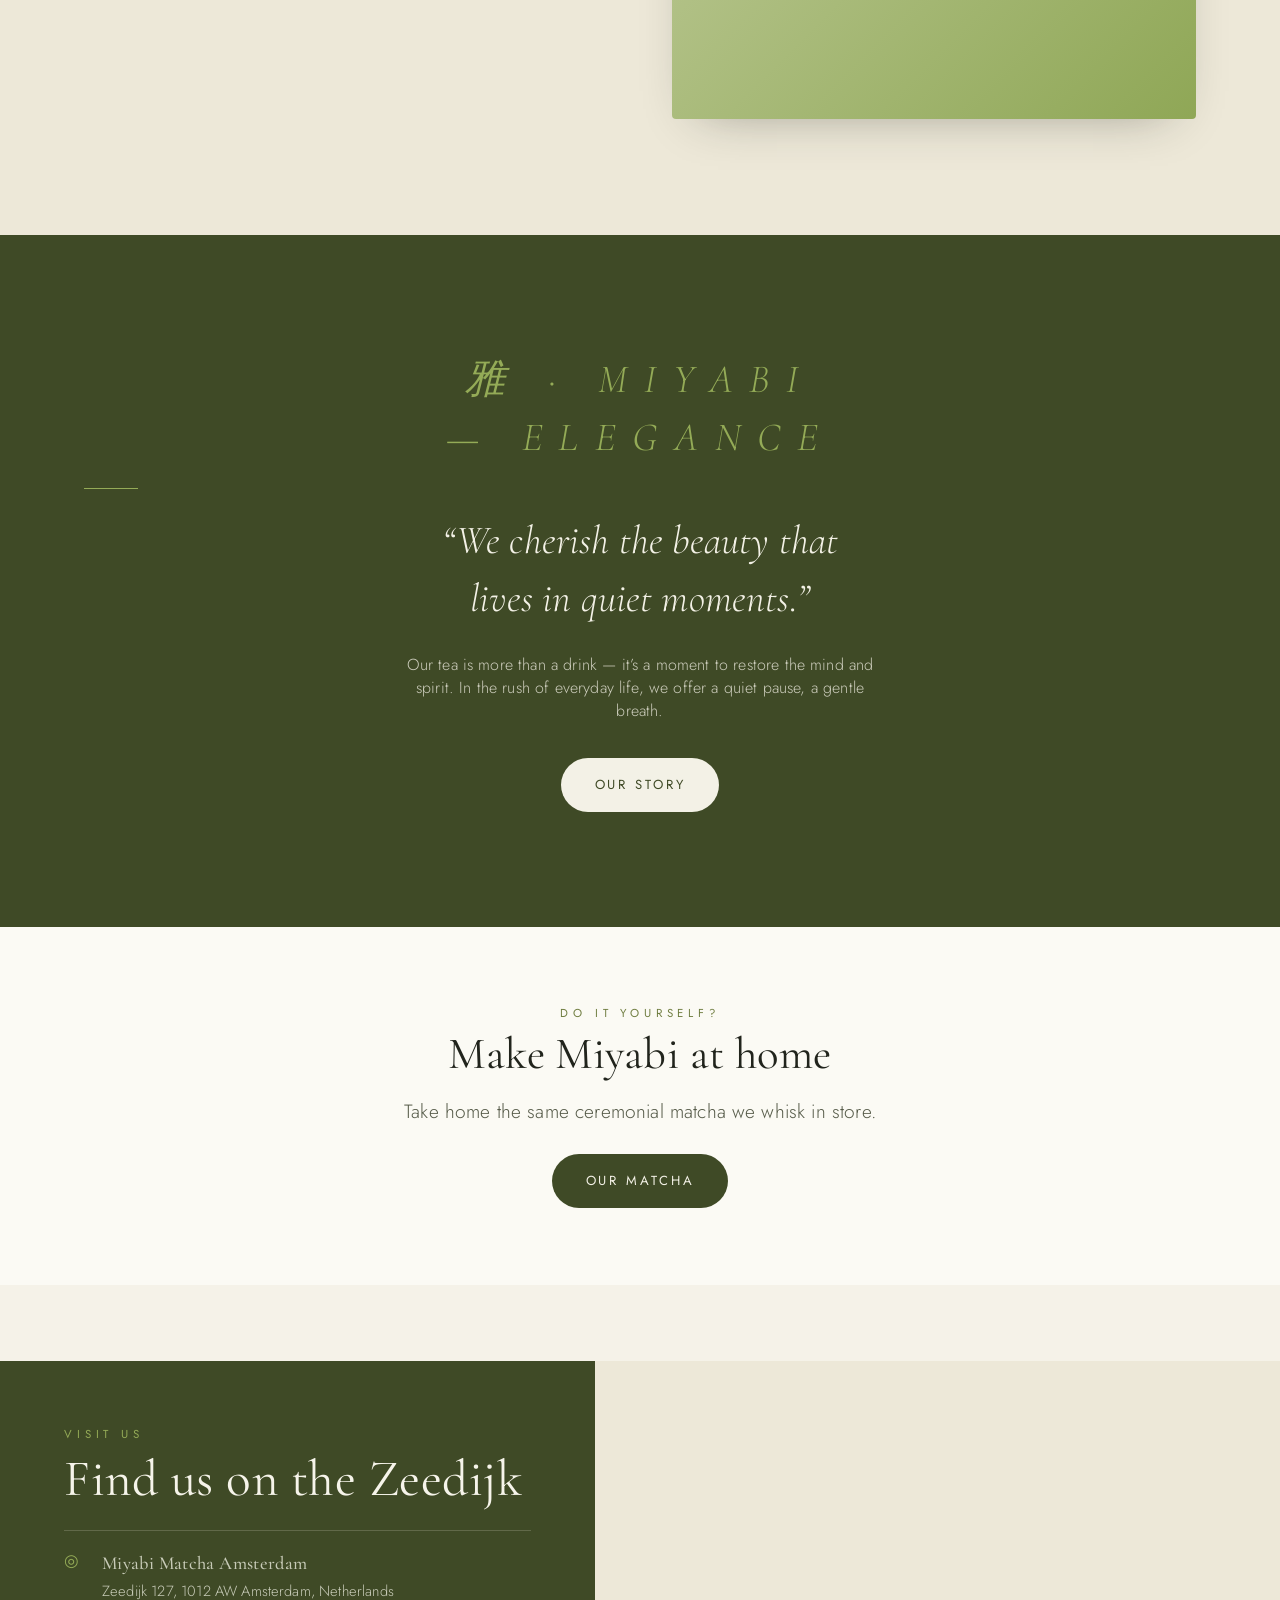
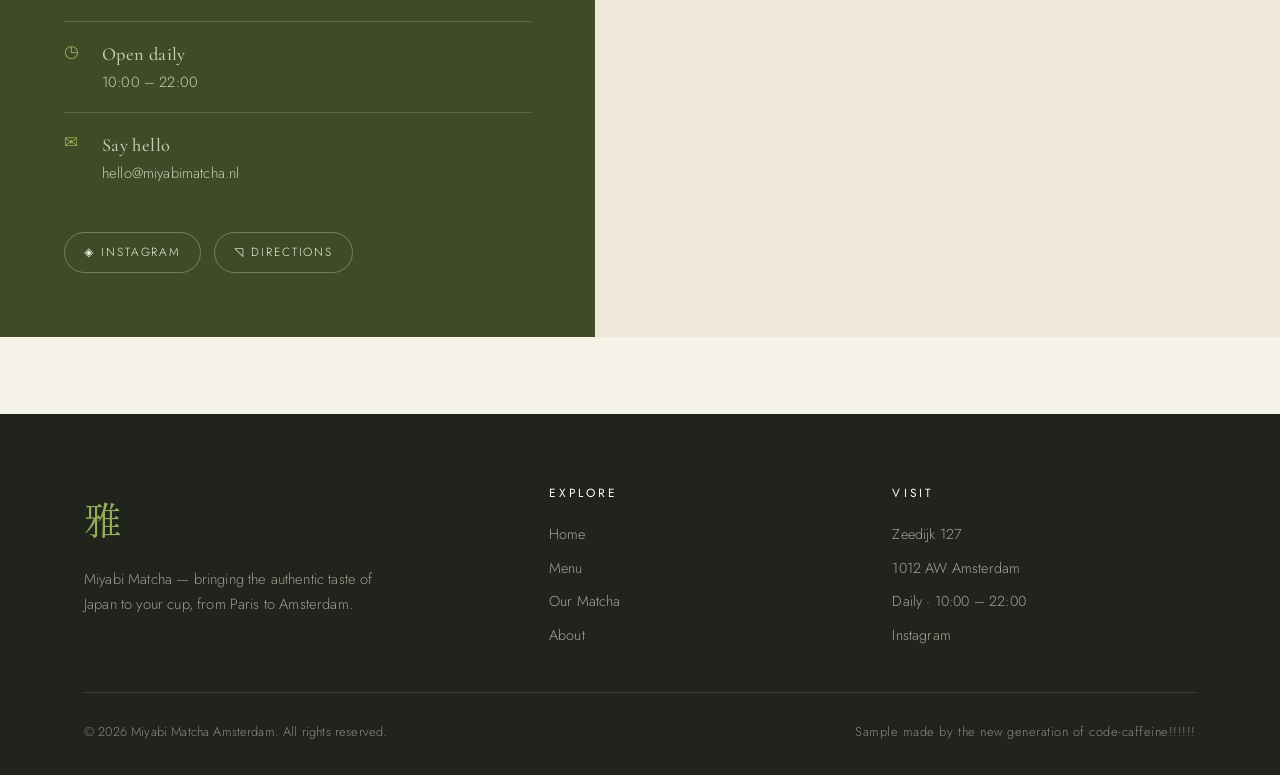
==== commit 4c5f6d90: "update" ====
--- a/index.html
+++ b/index.html
@@ -274,7 +274,7 @@
       </div>
       <div class="footer__bottom">
         <span data-i18n-html="footer.rights">© <span id="year">2026</span> Miyabi Matcha Amsterdam. All rights reserved.</span>
-        <span class="footer__credit">sample by <a href="https://www.instagram.com/_ziyad._/" target="_blank" rel="noopener">_ziyad._</a> @ code-caffeine</span>
+        <span class="footer__credit">Sample made by the new generation of code-caffeine!!!!!!</span>
       </div>
     </div>
   </footer>
--- a/styles.css
+++ b/styles.css
@@ -175,7 +175,11 @@
    ========================================================= */
 .hero{
   position:relative; min-height:100svh;
-  display:flex; align-items:center;
+  display:flex; align-items:safe center;
+  /* reserve room for the fixed nav up top so hero content can never rise
+     into it; `safe center` keeps a tall content block pinned below the
+     padding instead of bleeding upward past it on short/narrow screens */
+  padding-top:clamp(6rem, 14vh, 8rem); padding-bottom:clamp(3rem, 8vh, 5rem);
   color:#f6f4ea; overflow:hidden;
 }
 .hero__media{ position:absolute; inset:0; z-index:0; }
